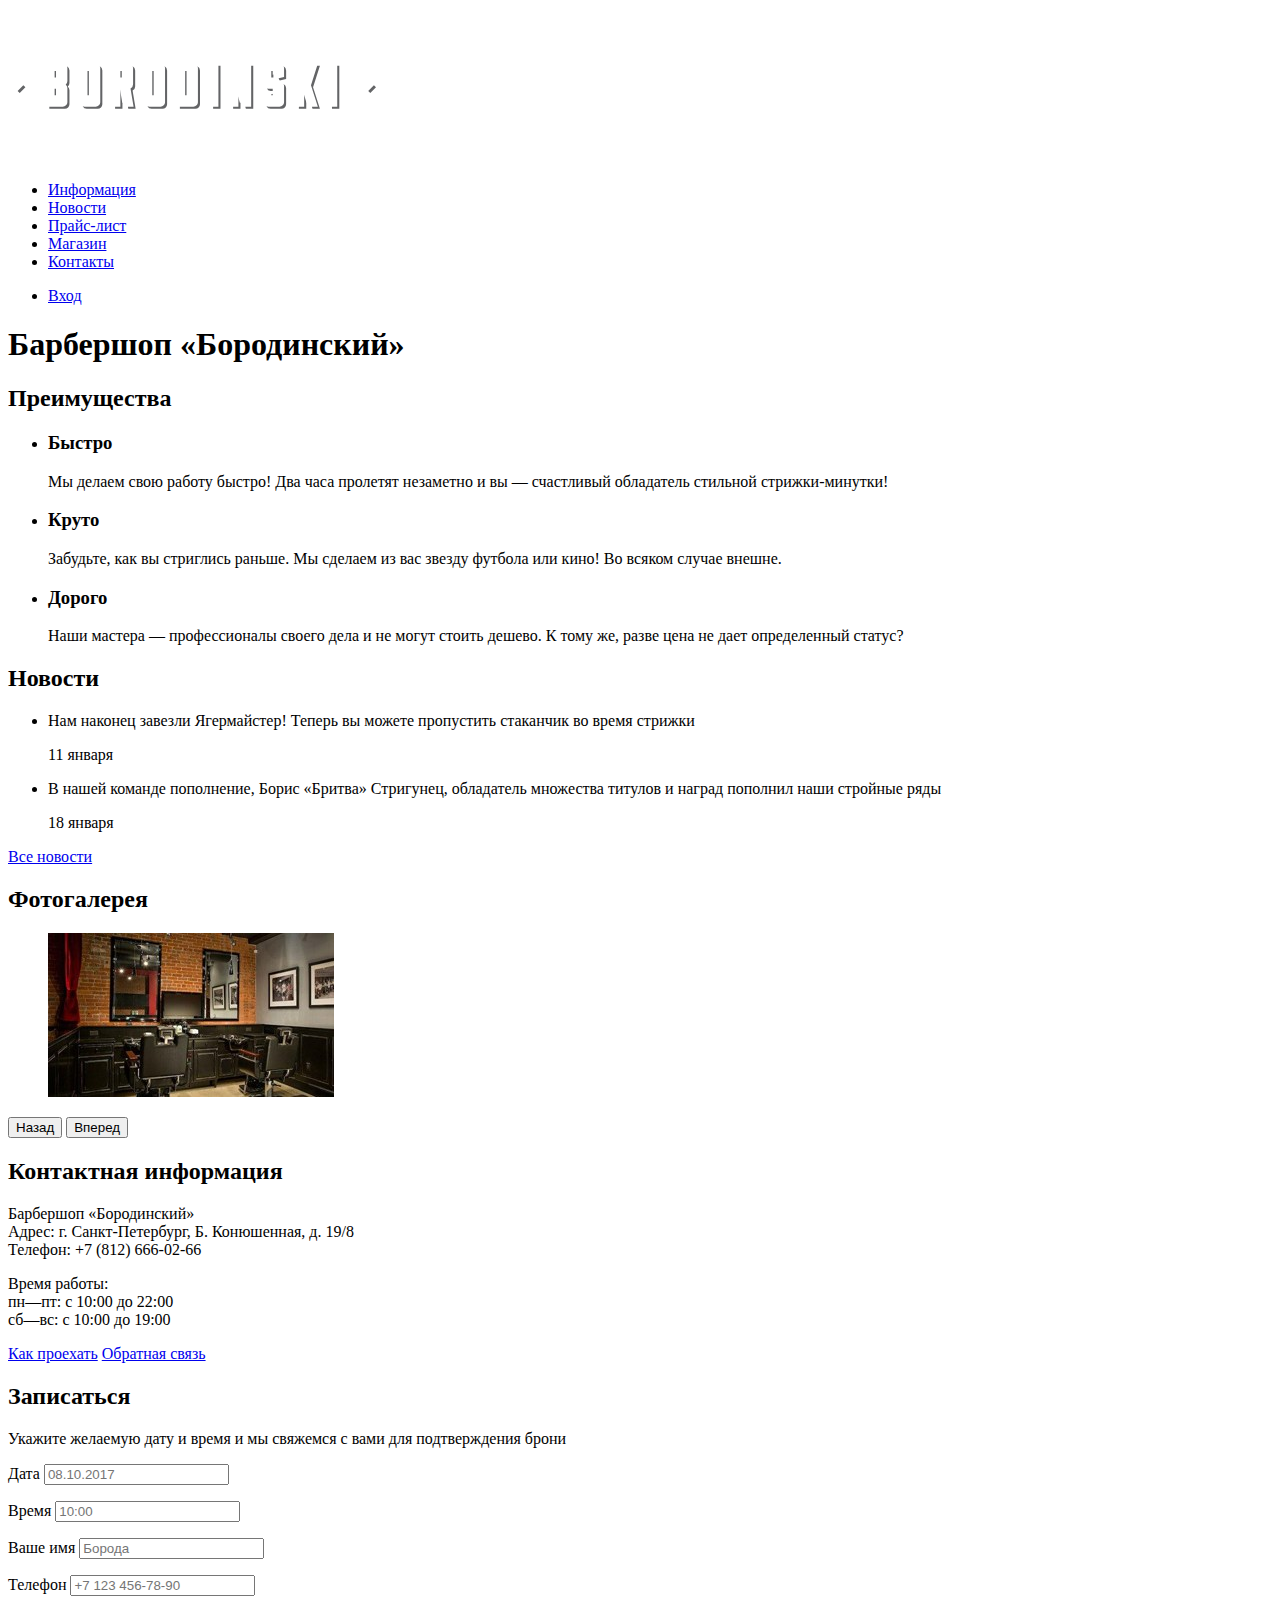
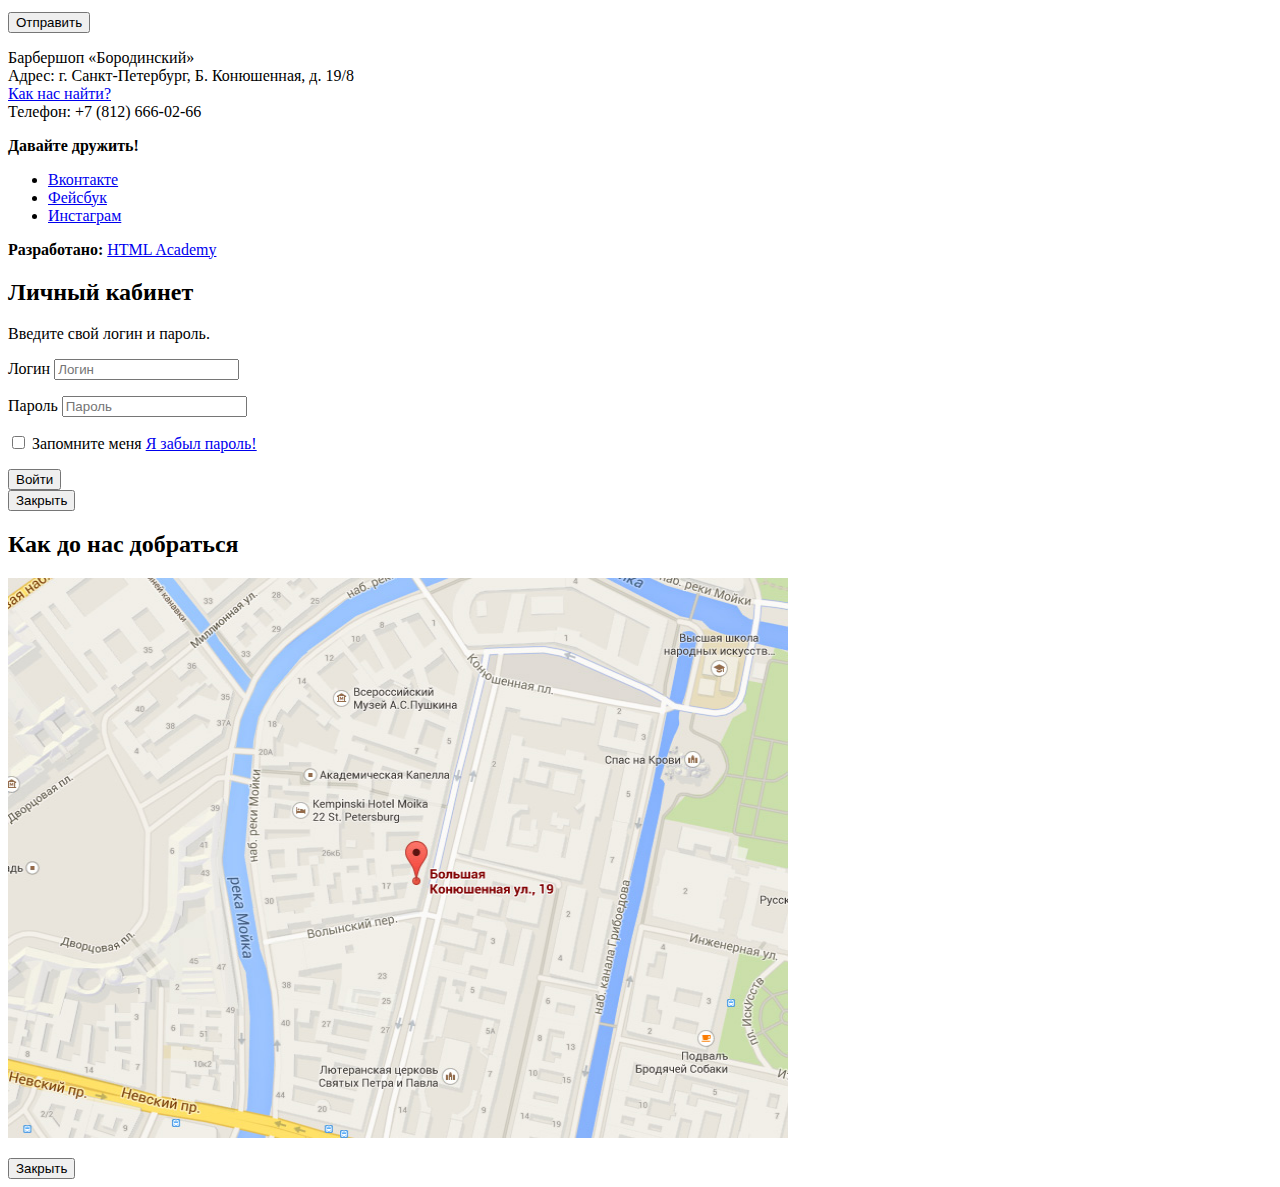
==== index.html @ d8165004 "index.html: подключен стилевые файлы шрифта с Google Fonts, normalize.css и style.css — основной фай" ====
<!DOCTYPE html>
<html lang="ru">
  <head>
    <meta charset="utf-8">
    <title>Барбершоп «Бородинский»</title>
    <link href="https://fonts.googleapis.com/css?family=PT+Sans+Narrow:400,700&amp;subset=latin,cyrillic" rel="stylesheet">
    <link href="css/normalize.css" rel="stylesheet">
    <link href="css/style.css" rel="stylesheet">
  </head>
  <body>
    <header class="main-header">
      <nav class="main-navigation">
        <a class="main-header-logo">
          <img src="img/index-logo.svg" width="368" height="153" alt="Логотип барбершопа «Бородинский»">
        </a>
        <ul class="site-navigation">
          <li><a href="info.html">Информация</a></li>
          <li><a href="news.html">Новости</a></li>
          <li><a href="price.html">Прайс-лист</a></li>
          <li><a href="catalog.html">Магазин</a></li>
          <li><a href="contacts.html">Контакты</a></li>
        </ul>
        <ul class="user-navigation">
          <li>
            <a class="login-link" href="login.html">Вход</a>
          </li>
        </ul>
      </nav>
    </header>
    <main class="container">

      <h1 class="visually-hidden">Барбершоп «Бородинский»</h1>

      <section class="features">
        <h2 class="visually-hidden">Преимущества</h2>
        <ul class="features-list">
          <li class="feature-item">
            <h3>Быстро</h3>
            <p>Мы делаем свою работу быстро! Два часа пролетят незаметно и вы — счастливый обладатель стильной стрижки-минутки!</p>
          </li>
          <li class="feature-item">
            <h3>Круто</h3>
            <p>Забудьте, как вы стриглись раньше. Мы сделаем из вас звезду футбола или кино! Во всяком случае внешне.</p>
          </li>
          <li class="feature-item">
            <h3>Дорого</h3>
            <p>Наши мастера — профессионалы своего дела и не могут стоить дешево. К тому же, разве цена не дает определенный статус?</p>
          </li>
        </ul>
      </section>

      <section class="news">
        <h2>Новости</h2>
        <ul class="news-list">
          <li class="news-item">
            <p>Нам наконец завезли Ягермайстер! Теперь вы можете пропустить стаканчик во время стрижки</p>
            <time datetime="2016-01-11">11 января</time>
          </li>
          <li class="news-item">
            <p>В нашей команде пополнение, Борис «Бритва» Стригунец, обладатель множества титулов и наград пополнил наши стройные ряды</p>
            <time datetime="2016-01-18">18 января</time>
          </li>
        </ul>
        <a class="button" href="news.html">Все новости</a>
      </section>

      <section class="gallery">
        <h2>Фотогалерея</h2>
        <figure class="gallery-content">
          <a href="#"><img src="img/studio.jpg" width="286" height="164" alt="Интерьер"></a>
        </figure>
        <button class="button gallery-button gallery-button-back" type="button">Назад</button>
        <button class="button gallery-button gallery-button-next" type="button">Вперед</button>
      </section>

      <section class="contacts">
        <h2>Контактная информация</h2>
        <p>
          Барбершоп «Бородинский»<br>
          Адрес: г. Санкт-Петербург, Б. Конюшенная, д. 19/8<br>
          Телефон: +7 (812) 666-02-66
        </p>
        <p>
          Время работы:<br>
          пн—пт: с 10:00 до 22:00<br>
          сб—вс: с 10:00 до 19:00
        </p>
        <a class="button" href="map.html">Как проехать</a>
        <a class="button" href="contacts.html">Обратная связь</a>
      </section>

      <section class="appointment">
        <h2>Записаться</h2>
        <p class="appointment-info">Укажите желаемую дату и время и мы свяжемся с вами для подтверждения брони</p>
        <form class="appointment-form" action="https://echo.htmlacademy.ru" method="post">
          <p class="appointment-item">
            <label for="appointment-date">Дата</label>
            <input id="appointment-date" type="text" name="date" value="" placeholder="08.10.2017">
          </p>
          <p class="appointment-item">
            <label for="appointment-time">Время</label>
            <input id="appointment-time" type="text" name="time" value="" placeholder="10:00">
          </p>
          <p class="appointment-item">
            <label for="appointment-name">Ваше имя</label>
            <input id="appointment-name" type="text" name="name" value="" placeholder="Борода">
          </p>
          <p class="appointment-item">
            <label for="appointment-phone">Телефон</label>
            <input id="appointment-phone" type="tel" name="phone" value="" placeholder="+7 123 456-78-90">
          </p>
          <button class="button" type="submit">Отправить</button>
        </form>
      </section>
    </main>
    <footer class="main-footer">
      <p class="footer-contacts">
        Барбершоп «Бородинский»<br>
        Адрес: г. Санкт-Петербург, Б. Конюшенная, д. 19/8<br>
        <a href="map.html">Как нас найти?</a><br>
        Телефон: +7 (812) 666-02-66
      </p>
      <div class="footer-social">
        <b>Давайте дружить!</b>
        <ul>
          <li><a class="social-button" href="#">Вконтакте</a></li>
          <li><a class="social-button" href="#">Фейсбук</a></li>
          <li><a class="social-button" href="#">Инстаграм</a></li>
        </ul>
      </div>
      <p class="footer-copyright">
        <b>Разработано:</b>
        <a class="button" href="https://htmlacademy.ru">HTML Academy</a>
      </p>
    </footer>

    <section class="modal modal-login">
      <h2>Личный кабинет</h2>
      <p>Введите свой логин и пароль.</p>
      <form class="login-form" action="https://echo.htmlacademy.ru" method="post">
        <p>
          <label class="visually-hidden" for="user-login">Логин</label>
          <input class="login-icon-user" id="user-login" type="text" name="login" placeholder="Логин">
        </p>
        <p>
          <label class="visually-hidden" for="user-password">Пароль</label>
          <input class="login-icon-password" id="user-password" type="password" name="password" placeholder="Пароль">
        </p>
        <p class="login-password-info">
          <label class="login-checkbox">
            <input type="checkbox" name="remember" class="visually-hidden">
            <span class="checkbox-indicator"></span>
            Запомните меня
          </label>
          <a class="restore" href="#">Я забыл пароль!</a>
        </p>
        <button class="button" type="submit">Войти</button>
      </form>
      <button class="modal-close" type="button">Закрыть</button>
    </section>

    <section class="modal modal-map">
      <h2 class="visually-hidden">Как до нас добраться</h2>
      <p>
        <img src="img/map.jpg" width="780" height="560" alt="Офис компании по адресу ул. Большая Конюшенная 19/8, Санкт-Петербург">
      </p>
      <button class="modal-close" type="button">Закрыть</button>
    </section>
  </body>
</html>
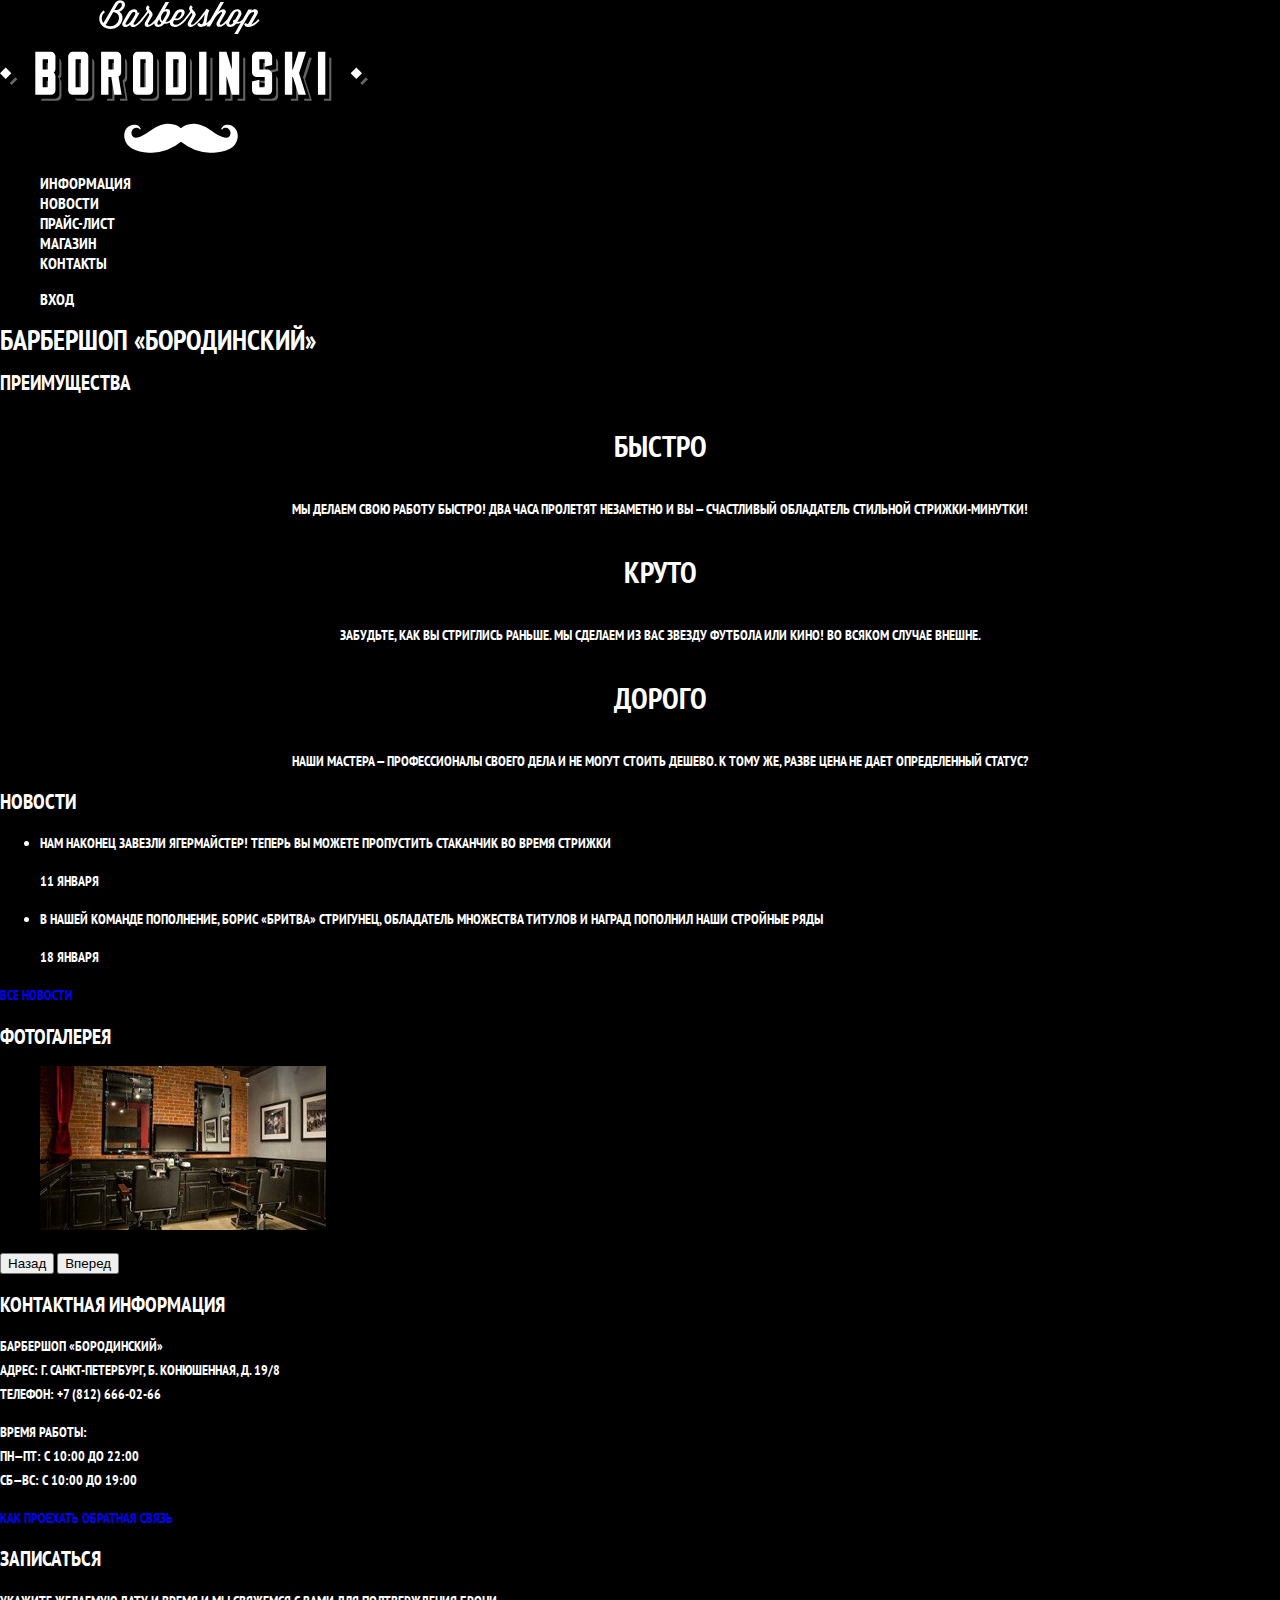
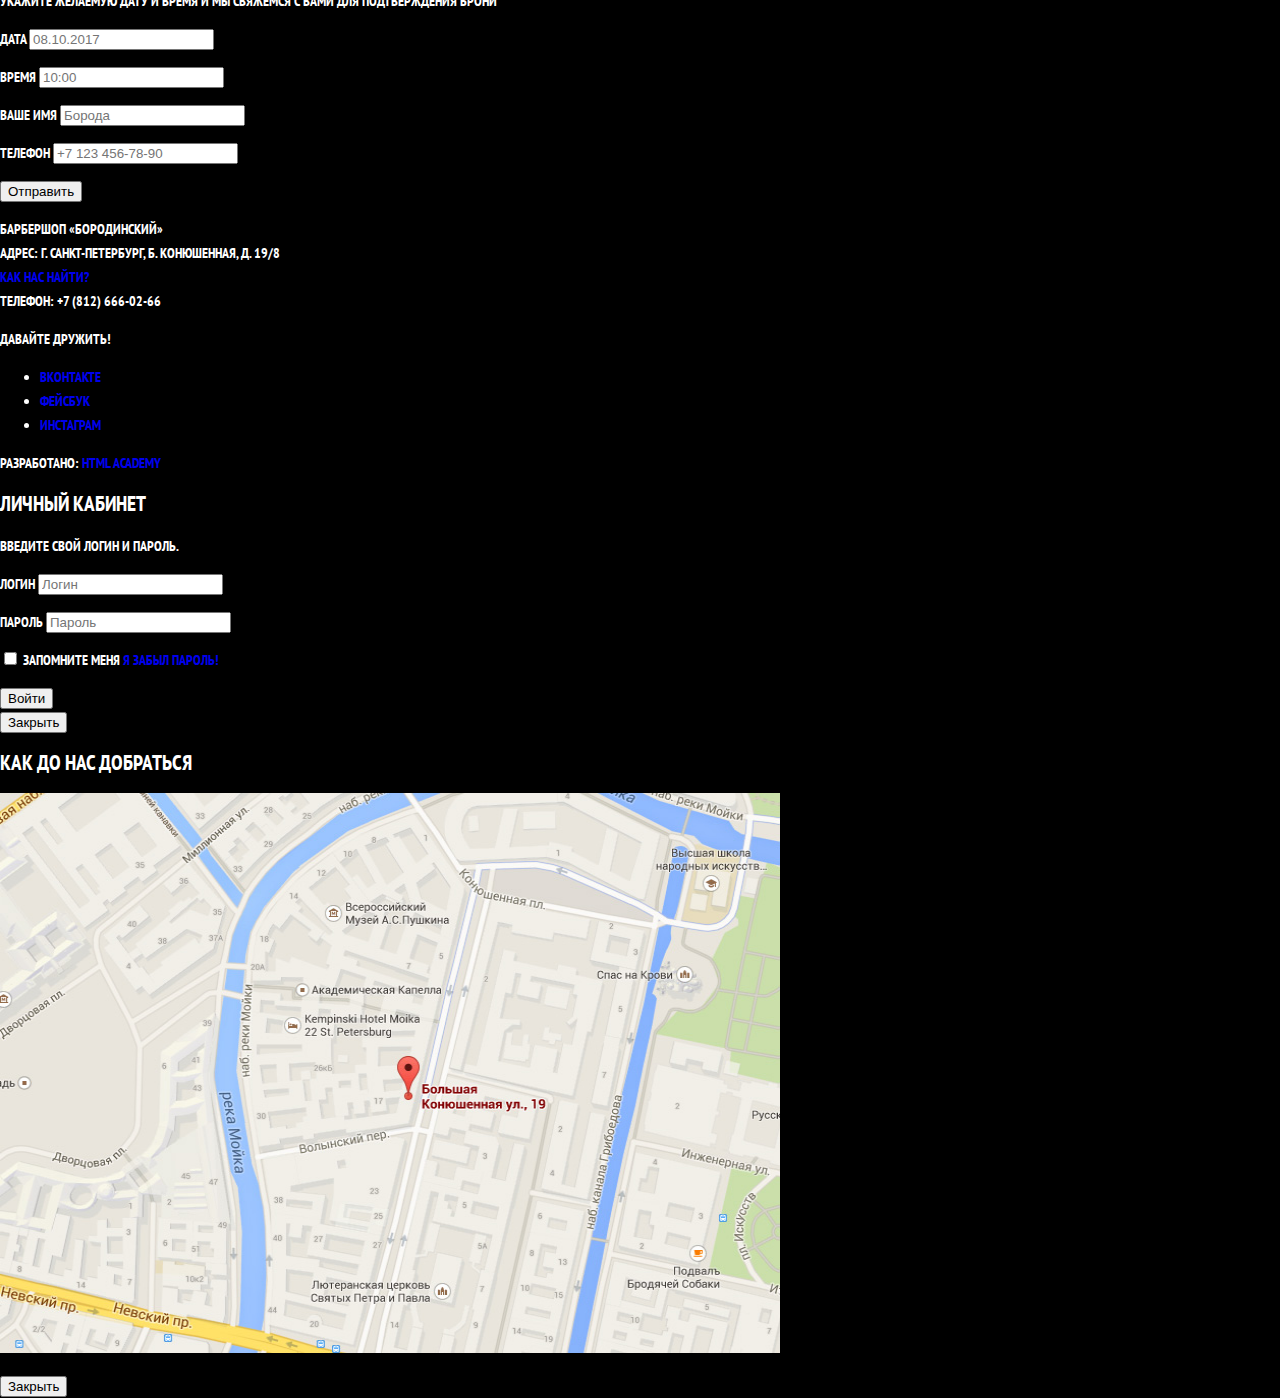
==== commit 168d86f5: "index.html: в макете разделы с новостями и галереей объединены в один раздел с общим фоном" ====
--- a/index.html
+++ b/index.html
@@ -27,10 +27,9 @@
         </ul>
       </nav>
     </header>
+
     <main class="container">
-
       <h1 class="visually-hidden">Барбершоп «Бородинский»</h1>
-
       <section class="features">
         <h2 class="visually-hidden">Преимущества</h2>
         <ul class="features-list">
@@ -49,29 +48,31 @@
         </ul>
       </section>
 
-      <section class="news">
-        <h2>Новости</h2>
-        <ul class="news-list">
-          <li class="news-item">
-            <p>Нам наконец завезли Ягермайстер! Теперь вы можете пропустить стаканчик во время стрижки</p>
-            <time datetime="2016-01-11">11 января</time>
-          </li>
-          <li class="news-item">
-            <p>В нашей команде пополнение, Борис «Бритва» Стригунец, обладатель множества титулов и наград пополнил наши стройные ряды</p>
-            <time datetime="2016-01-18">18 января</time>
-          </li>
-        </ul>
-        <a class="button" href="news.html">Все новости</a>
-      </section>
+      <div class="index-columns">
+        <section class="news">
+          <h2>Новости</h2>
+          <ul class="news-list">
+            <li class="news-item">
+              <p>Нам наконец завезли Ягермайстер! Теперь вы можете пропустить стаканчик во время стрижки</p>
+              <time datetime="2016-01-11">11 января</time>
+            </li>
+            <li class="news-item">
+              <p>В нашей команде пополнение, Борис «Бритва» Стригунец, обладатель множества титулов и наград пополнил наши стройные ряды</p>
+              <time datetime="2016-01-18">18 января</time>
+            </li>
+          </ul>
+          <a class="button" href="news.html">Все новости</a>
+        </section>
 
-      <section class="gallery">
-        <h2>Фотогалерея</h2>
-        <figure class="gallery-content">
-          <a href="#"><img src="img/studio.jpg" width="286" height="164" alt="Интерьер"></a>
-        </figure>
-        <button class="button gallery-button gallery-button-back" type="button">Назад</button>
-        <button class="button gallery-button gallery-button-next" type="button">Вперед</button>
-      </section>
+        <section class="gallery">
+          <h2>Фотогалерея</h2>
+          <figure class="gallery-content">
+            <a href="#"><img src="img/studio.jpg" width="286" height="164" alt="Интерьер"></a>
+          </figure>
+          <button class="button gallery-button gallery-button-back" type="button">Назад</button>
+          <button class="button gallery-button gallery-button-next" type="button">Вперед</button>
+        </section>
+      </div>
 
       <section class="contacts">
         <h2>Контактная информация</h2>
@@ -113,6 +114,7 @@
         </form>
       </section>
     </main>
+
     <footer class="main-footer">
       <p class="footer-contacts">
         Барбершоп «Бородинский»<br>
--- a/css/style.css
+++ b/css/style.css
@@ -0,0 +1,58 @@
+body {
+  margin: 0;
+  padding: 0;
+
+  font-family: "PT Sans Narrow", Arial, sans-serif;
+  font-size: 14px;
+  line-height: 24px;
+  font-weight: 700;
+  color: #ffffff;
+  text-transform: uppercase;
+
+  background-color: #000000;
+  background-image: url("img/bg.jpg");
+  background-position: top center;
+  background-repeat: no-repeat;
+}
+
+a {
+  text-decoration: none;
+}
+
+.main-navigation {
+  font-size: 16px;
+  line-height: 20px;
+  color: #ffffff;
+
+  background-color: #000000;
+}
+
+.site-navigation,
+.user-navigation {
+  list-style: none;
+}
+
+.site-navigation a,
+.user-navigation a {
+  color: #ffffff;
+}
+
+.site-navigation a:hover,
+.site-navigation a:focus,
+.user-navigation a:hover,
+.user-navigation a:focus {
+  background-color: #242424;
+}
+
+.features-list {
+  list-style: none;
+}
+
+.feature-item {
+  text-align: center;
+}
+
+.feature-item h3 {
+  font-size: 30px;
+  line-height: 42px;
+}
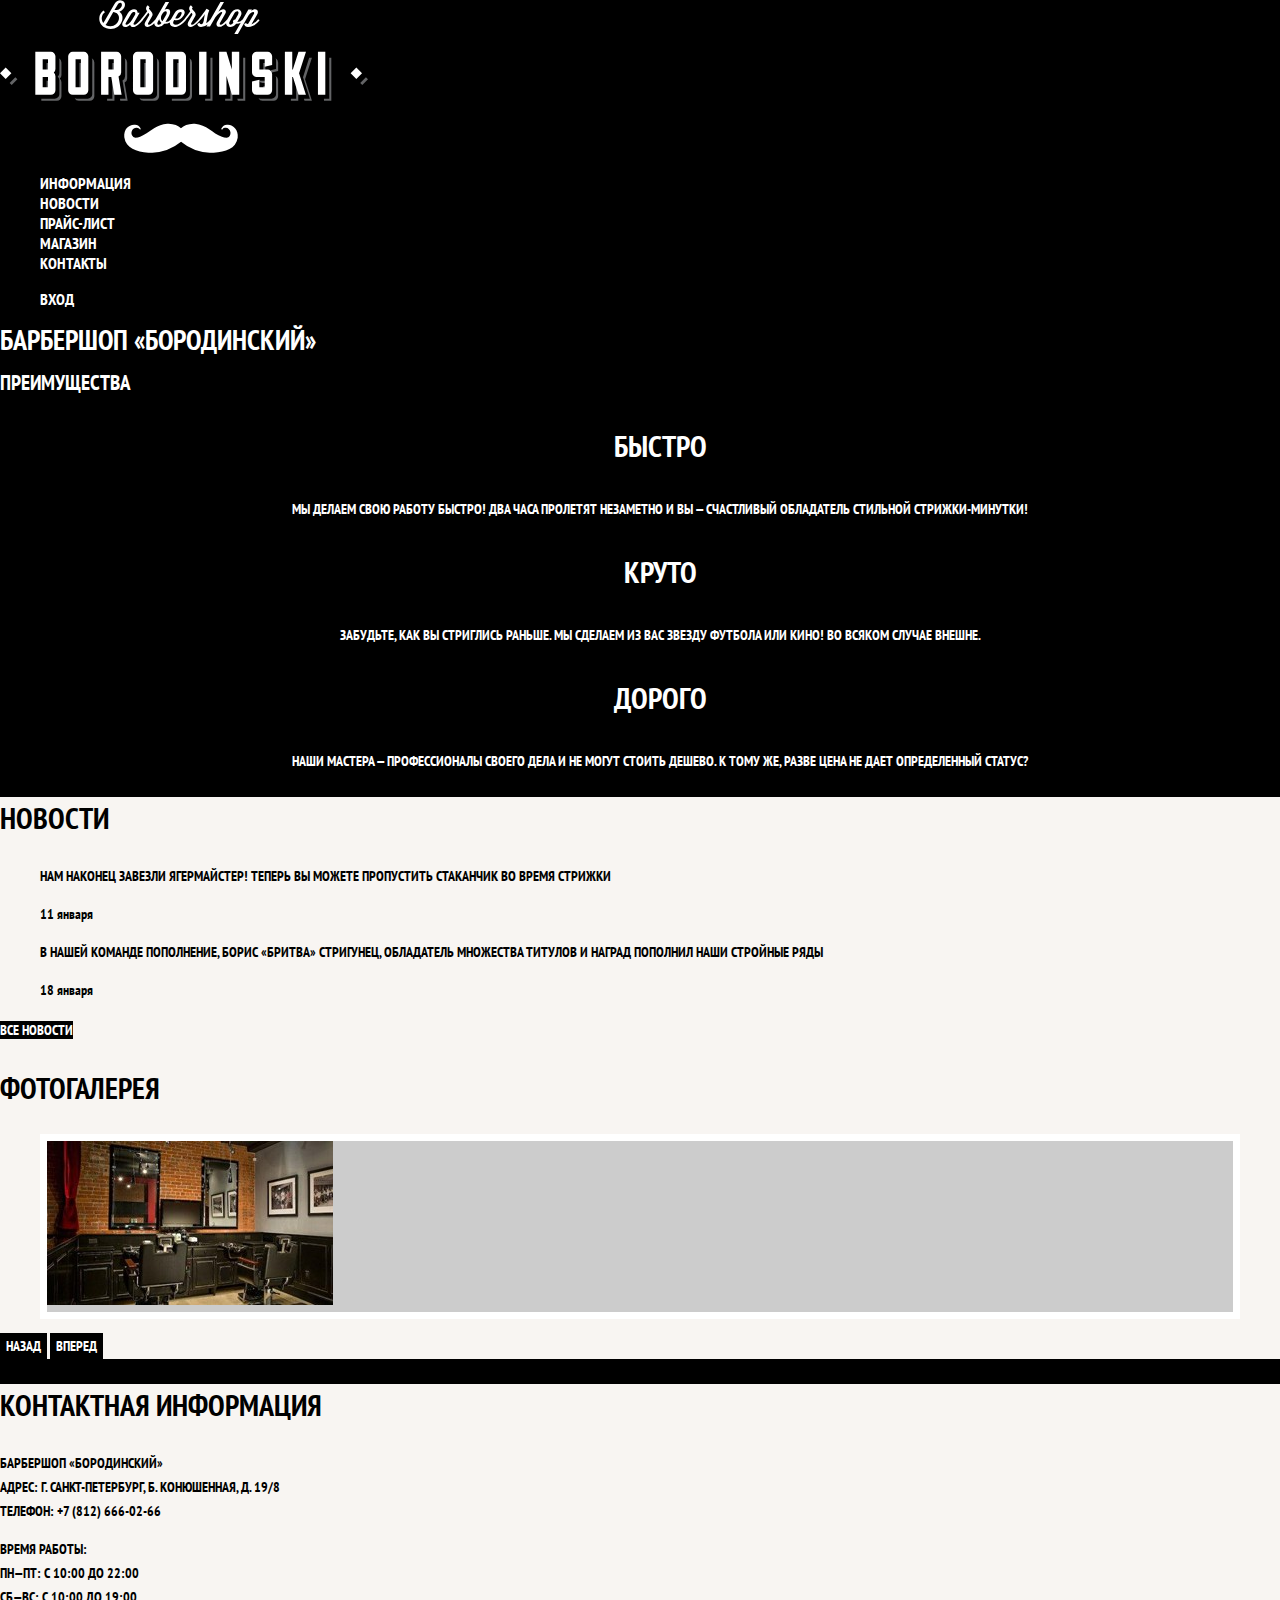
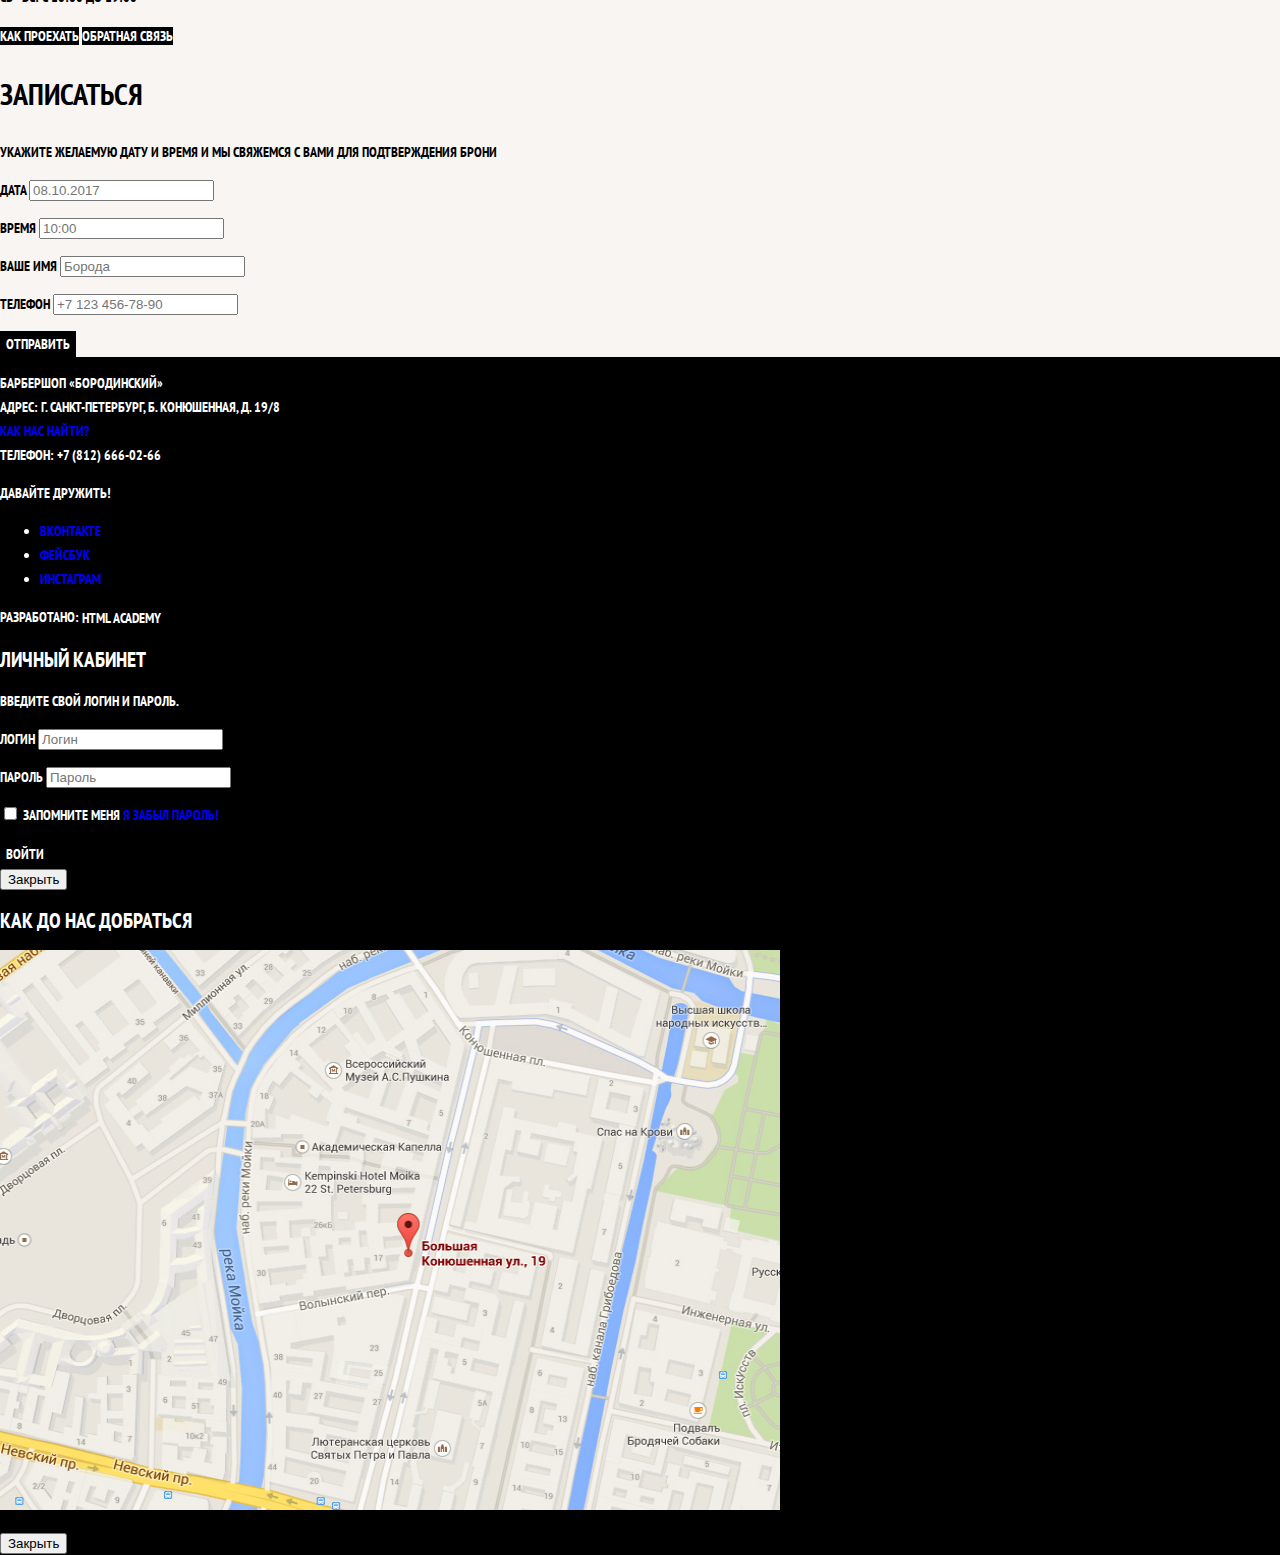
==== commit c7753a3e: "index.html: форма записи и контакты объединены в один большой раздел" ====
--- a/index.html
+++ b/index.html
@@ -74,46 +74,48 @@
         </section>
       </div>
 
-      <section class="contacts">
-        <h2>Контактная информация</h2>
-        <p>
-          Барбершоп «Бородинский»<br>
-          Адрес: г. Санкт-Петербург, Б. Конюшенная, д. 19/8<br>
-          Телефон: +7 (812) 666-02-66
-        </p>
-        <p>
-          Время работы:<br>
-          пн—пт: с 10:00 до 22:00<br>
-          сб—вс: с 10:00 до 19:00
-        </p>
-        <a class="button" href="map.html">Как проехать</a>
-        <a class="button" href="contacts.html">Обратная связь</a>
-      </section>
+      <div class="index-columns">
+        <section class="contacts">
+          <h2>Контактная информация</h2>
+          <p>
+            Барбершоп «Бородинский»<br>
+            Адрес: г. Санкт-Петербург, Б. Конюшенная, д. 19/8<br>
+            Телефон: +7 (812) 666-02-66
+          </p>
+          <p>
+            Время работы:<br>
+            пн—пт: с 10:00 до 22:00<br>
+            сб—вс: с 10:00 до 19:00
+          </p>
+          <a class="button" href="map.html">Как проехать</a>
+          <a class="button" href="contacts.html">Обратная связь</a>
+        </section>
 
-      <section class="appointment">
-        <h2>Записаться</h2>
-        <p class="appointment-info">Укажите желаемую дату и время и мы свяжемся с вами для подтверждения брони</p>
-        <form class="appointment-form" action="https://echo.htmlacademy.ru" method="post">
-          <p class="appointment-item">
-            <label for="appointment-date">Дата</label>
-            <input id="appointment-date" type="text" name="date" value="" placeholder="08.10.2017">
-          </p>
-          <p class="appointment-item">
-            <label for="appointment-time">Время</label>
-            <input id="appointment-time" type="text" name="time" value="" placeholder="10:00">
-          </p>
-          <p class="appointment-item">
-            <label for="appointment-name">Ваше имя</label>
-            <input id="appointment-name" type="text" name="name" value="" placeholder="Борода">
-          </p>
-          <p class="appointment-item">
-            <label for="appointment-phone">Телефон</label>
-            <input id="appointment-phone" type="tel" name="phone" value="" placeholder="+7 123 456-78-90">
-          </p>
-          <button class="button" type="submit">Отправить</button>
-        </form>
-      </section>
-    </main>
+        <section class="appointment">
+          <h2>Записаться</h2>
+          <p class="appointment-info">Укажите желаемую дату и время и мы свяжемся с вами для подтверждения брони</p>
+          <form class="appointment-form" action="https://echo.htmlacademy.ru" method="post">
+            <p class="appointment-item">
+              <label for="appointment-date">Дата</label>
+              <input id="appointment-date" type="text" name="date" value="" placeholder="08.10.2017">
+            </p>
+            <p class="appointment-item">
+              <label for="appointment-time">Время</label>
+              <input id="appointment-time" type="text" name="time" value="" placeholder="10:00">
+            </p>
+            <p class="appointment-item">
+              <label for="appointment-name">Ваше имя</label>
+              <input id="appointment-name" type="text" name="name" value="" placeholder="Борода">
+            </p>
+            <p class="appointment-item">
+              <label for="appointment-phone">Телефон</label>
+              <input id="appointment-phone" type="tel" name="phone" value="" placeholder="+7 123 456-78-90">
+            </p>
+            <button class="button" type="submit">Отправить</button>
+          </form>
+        </section>
+      </main>
+    </div>
 
     <footer class="main-footer">
       <p class="footer-contacts">
--- a/css/style.css
+++ b/css/style.css
@@ -17,6 +17,24 @@
 
 a {
   text-decoration: none;
+}
+
+.button {
+  font: inherit;
+
+  text-align: center;
+  color: #ffffff;
+  vertical-align: middle;
+  text-transform: uppercase;
+
+  background-color: #000000;
+  border: none;
+}
+
+.button:hover,
+.button:focus,
+.button:active {
+  background-color: #663d15;
 }
 
 .main-navigation {
@@ -56,3 +74,30 @@
   font-size: 30px;
   line-height: 42px;
 }
+
+.index-columns {
+  color: #000000;
+
+  background-color: #f8f5f2;
+  background-image: url("img/pattern-light.jpg");
+  background-position: 0 0;
+  background-repeat: repeat;
+}
+
+.index-columns h2 {
+  font-size: 30px;
+  line-height: 42px;
+}
+
+.news-list {
+  list-style: none;
+}
+
+.news-item time {
+  text-transform: none;
+}
+
+.gallery-content {
+  background-color: #cccccc;
+  border: 7px solid #ffffff;
+}
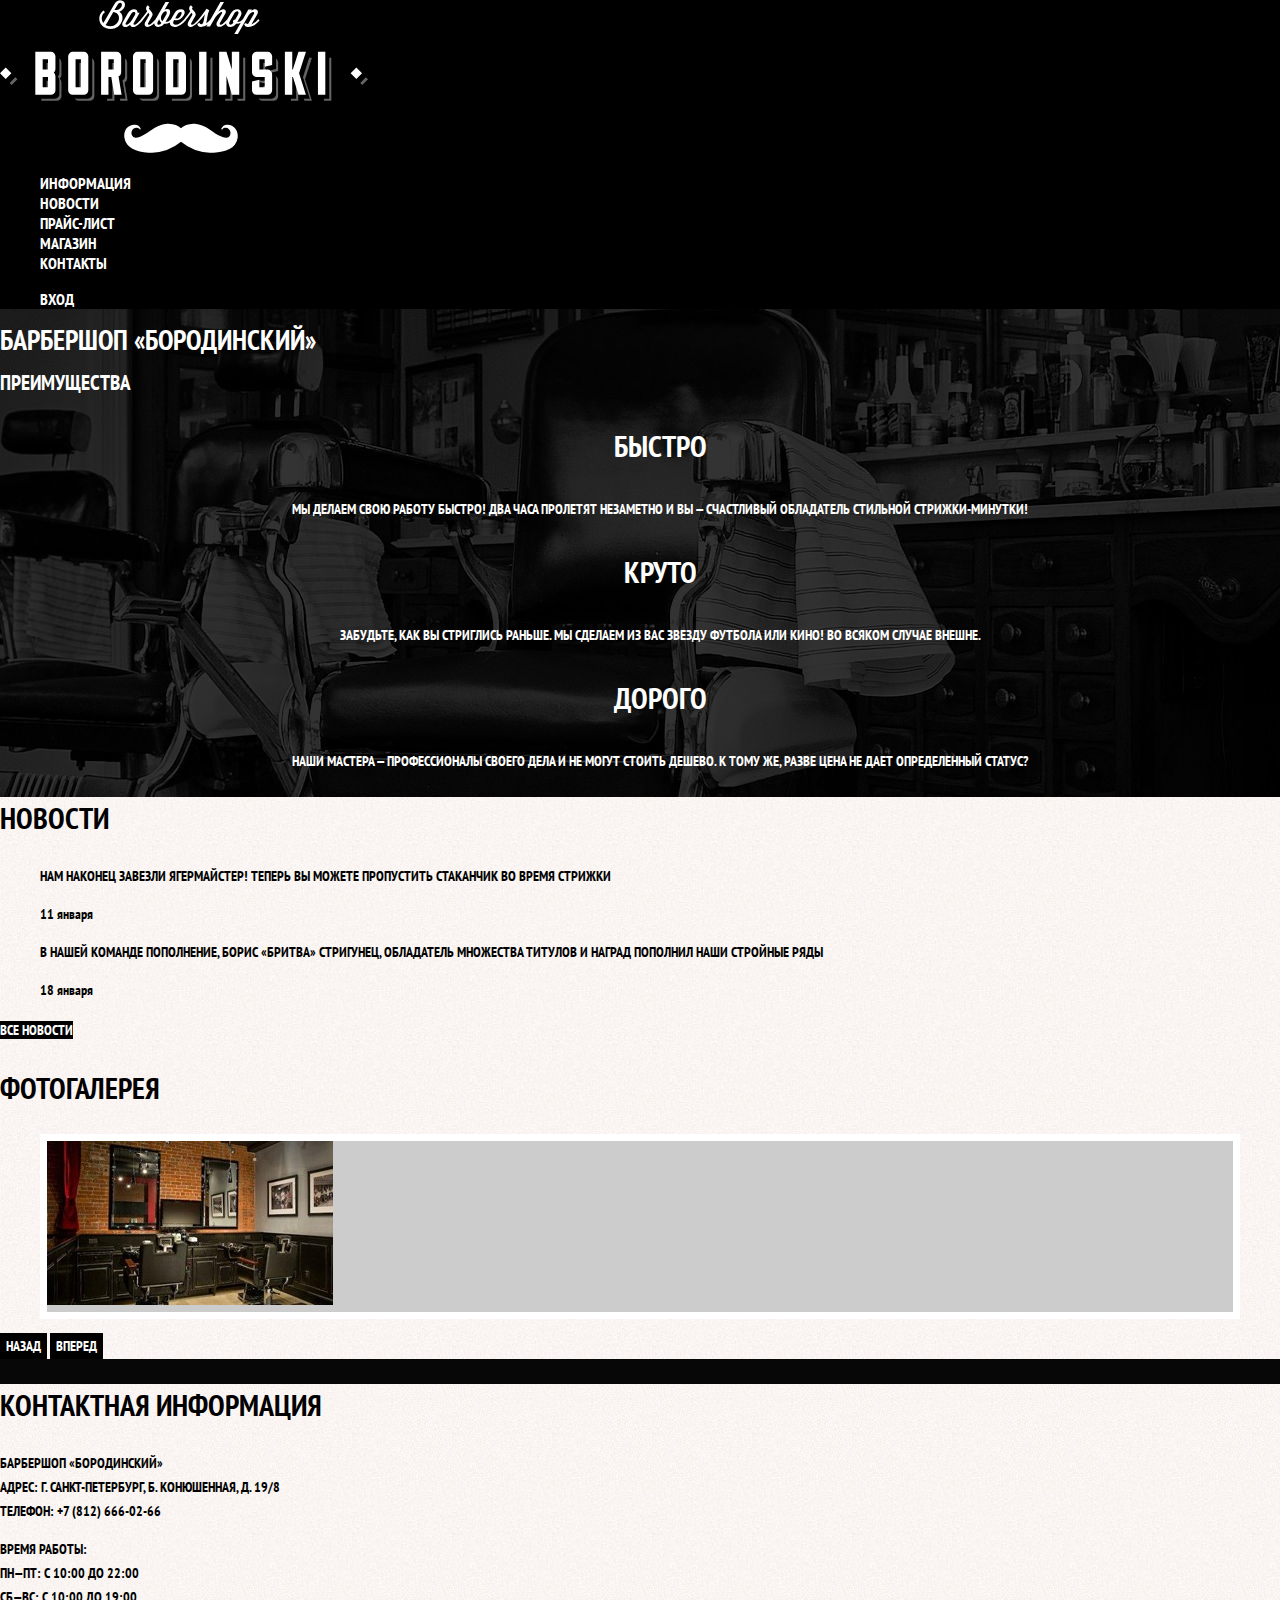
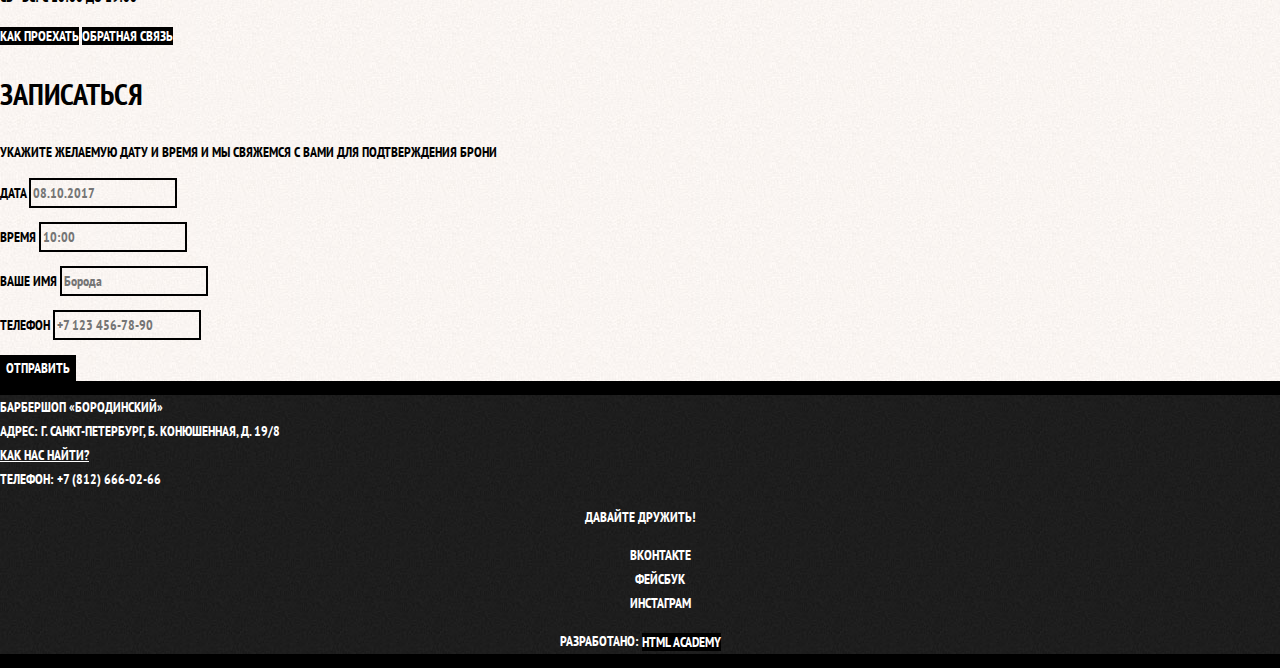
==== commit 3d8764ed: "index.html: сделана сетка главной страницы" ====
--- a/index.html
+++ b/index.html
@@ -1,35 +1,40 @@
 <!DOCTYPE html>
 <html lang="ru">
   <head>
-    <meta charset="utf-8">
+    <meta charset="UTF-8">
     <title>Барбершоп «Бородинский»</title>
     <link href="https://fonts.googleapis.com/css?family=PT+Sans+Narrow:400,700&amp;subset=latin,cyrillic" rel="stylesheet">
     <link href="css/normalize.css" rel="stylesheet">
     <link href="css/style.css" rel="stylesheet">
   </head>
+
   <body>
     <header class="main-header">
       <nav class="main-navigation">
         <a class="main-header-logo">
           <img src="img/index-logo.svg" width="368" height="153" alt="Логотип барбершопа «Бородинский»">
         </a>
-        <ul class="site-navigation">
-          <li><a href="info.html">Информация</a></li>
-          <li><a href="news.html">Новости</a></li>
-          <li><a href="price.html">Прайс-лист</a></li>
-          <li><a href="catalog.html">Магазин</a></li>
-          <li><a href="contacts.html">Контакты</a></li>
-        </ul>
-        <ul class="user-navigation">
-          <li>
-            <a class="login-link" href="login.html">Вход</a>
-          </li>
-        </ul>
+        <div class="main-navigation-wrapper">
+          <div class="container">
+            <ul class="site-navigation">
+              <li><a href="info.html">Информация</a></li>
+              <li><a href="news.html">Новости</a></li>
+              <li><a href="price.html">Прайс-лист</a></li>
+              <li><a href="catalog.html">Магазин</a></li>
+              <li><a href="contacts.html">Контакты</a></li>
+            </ul>
+            <ul class="user-navigation">
+              <li><a class="login-link" href="login.html">Вход</a></li>
+            </ul>
+          </div>
+        </div>
       </nav>
     </header>
 
     <main class="container">
+
       <h1 class="visually-hidden">Барбершоп «Бородинский»</h1>
+
       <section class="features">
         <h2 class="visually-hidden">Преимущества</h2>
         <ul class="features-list">
@@ -114,61 +119,31 @@
             <button class="button" type="submit">Отправить</button>
           </form>
         </section>
-      </main>
-    </div>
+      </div>
+    </main>
 
     <footer class="main-footer">
-      <p class="footer-contacts">
-        Барбершоп «Бородинский»<br>
-        Адрес: г. Санкт-Петербург, Б. Конюшенная, д. 19/8<br>
-        <a href="map.html">Как нас найти?</a><br>
-        Телефон: +7 (812) 666-02-66
-      </p>
-      <div class="footer-social">
-        <b>Давайте дружить!</b>
-        <ul>
-          <li><a class="social-button" href="#">Вконтакте</a></li>
-          <li><a class="social-button" href="#">Фейсбук</a></li>
-          <li><a class="social-button" href="#">Инстаграм</a></li>
-        </ul>
+      <div class="container">
+        <p class="footer-contacts">
+          Барбершоп «Бородинский»<br>
+          Адрес: г. Санкт-Петербург, Б. Конюшенная, д. 19/8<br>
+          <a href="map.html">Как нас найти?</a><br>
+          Телефон: +7 (812) 666-02-66
+        </p>
+
+        <div class="footer-social">
+          <b>Давайте дружить!</b>
+          <ul>
+            <li><a class="social-button" href="#">Вконтакте</a></li>
+            <li><a class="social-button" href="#">Фейсбук</a></li>
+            <li><a class="social-button" href="#">Инстаграм</a></li>
+          </ul>
+        </div>
+
+        <p class="footer-copyright">
+          <b>Разработано:</b> <a class="button" href="https://htmlacademy.ru">HTML Academy</a>
+        </p>
       </div>
-      <p class="footer-copyright">
-        <b>Разработано:</b>
-        <a class="button" href="https://htmlacademy.ru">HTML Academy</a>
-      </p>
     </footer>
-
-    <section class="modal modal-login">
-      <h2>Личный кабинет</h2>
-      <p>Введите свой логин и пароль.</p>
-      <form class="login-form" action="https://echo.htmlacademy.ru" method="post">
-        <p>
-          <label class="visually-hidden" for="user-login">Логин</label>
-          <input class="login-icon-user" id="user-login" type="text" name="login" placeholder="Логин">
-        </p>
-        <p>
-          <label class="visually-hidden" for="user-password">Пароль</label>
-          <input class="login-icon-password" id="user-password" type="password" name="password" placeholder="Пароль">
-        </p>
-        <p class="login-password-info">
-          <label class="login-checkbox">
-            <input type="checkbox" name="remember" class="visually-hidden">
-            <span class="checkbox-indicator"></span>
-            Запомните меня
-          </label>
-          <a class="restore" href="#">Я забыл пароль!</a>
-        </p>
-        <button class="button" type="submit">Войти</button>
-      </form>
-      <button class="modal-close" type="button">Закрыть</button>
-    </section>
-
-    <section class="modal modal-map">
-      <h2 class="visually-hidden">Как до нас добраться</h2>
-      <p>
-        <img src="img/map.jpg" width="780" height="560" alt="Офис компании по адресу ул. Большая Конюшенная 19/8, Санкт-Петербург">
-      </p>
-      <button class="modal-close" type="button">Закрыть</button>
-    </section>
   </body>
 </html>
--- a/css/style.css
+++ b/css/style.css
@@ -10,9 +10,18 @@
   text-transform: uppercase;
 
   background-color: #000000;
-  background-image: url("img/bg.jpg");
+  background-image: url("../img/bg.jpg");
   background-position: top center;
   background-repeat: no-repeat;
+}
+
+.inner-page {
+  color: #000000;
+
+  background-color: #f9f6f3;
+  background-image: url("../img/pattern-light.jpg");
+  background-position: 0 0;
+  background-repeat: repeat;
 }
 
 a {
@@ -79,7 +88,7 @@
   color: #000000;
 
   background-color: #f8f5f2;
-  background-image: url("img/pattern-light.jpg");
+  background-image: url("../img/pattern-light.jpg");
   background-position: 0 0;
   background-repeat: repeat;
 }
@@ -101,3 +110,248 @@
   background-color: #cccccc;
   border: 7px solid #ffffff;
 }
+
+.appointment-item input {
+  font: inherit;
+
+  background-color: transparent;
+  border: 2px solid #000000;
+}
+
+.appointment-item input:focus {
+  border-color: #663d15;
+}
+
+.page-title {
+  font-size: 30px;
+  line-height: 42px;
+}
+
+.breadcrumbs {
+  list-style: none;
+}
+
+.breadcrumbs a {
+  color: #000000;
+}
+
+.breadcrumbs a:hover,
+.breadcrumbs a:focus {
+  text-decoration: underline;
+}
+
+.breadcrumbs-current {
+  color: #aba9a7;
+}
+
+.filter fieldset {
+  border: none;
+}
+
+.filter legend {
+  font-size: 24px;
+  line-height: 30px;
+}
+
+.filter ul {
+  list-style: none;
+  line-height: 18px;
+}
+
+.filter-input:hover + label,
+.filter-input:focus + label {
+  color: #663d15;
+}
+
+.filter-input:disabled + label {
+  color: #000000;
+
+  opacity: 0.5;
+}
+
+.catalog-list {
+  list-style: none;
+}
+
+.catalog-item {
+  background-color: #f8f8f8;
+  box-shadow: 0 0 10px rgba(0, 0, 0, 0.1);
+}
+
+.catalog-item:hover {
+  box-shadow: 0 0 10px rgba(0, 0, 0, 0.2);
+}
+
+.catalog-item a {
+  color: #000000;
+}
+
+.catalog-item h3 {
+  font-size: 14px;
+  line-height: 18px;
+}
+
+.catalog-category {
+  text-transform: none;
+}
+
+.catalog-item-price b {
+  font-size: 14px;
+  line-height: 20px;
+  text-align: center;
+
+  background-color: #e5e5e5;
+}
+
+.catalog-item-price .button {
+  line-height: 20px;
+  color: #ffffff;
+}
+
+.pagination-list {
+  list-style: none;
+}
+
+.pagination-item a {
+  color: #ffffff;
+
+  background-color: #000000;
+}
+
+.pagination-item a:hover,
+.pagination-item a:focus,
+.pagination-item a:active {
+  background-color: #663d15;
+}
+
+.pagination-item-current a {
+  color: #000000;
+
+  background-color: #ffffff;
+}
+
+.pagination-item-current a:hover,
+.pagination-item-current a:focus,
+.pagination-item-current a:active {
+  color: #000000;
+
+  background-color: #ffffff;
+}
+
+.product-photo-preview {
+  list-style: none;
+}
+
+.product-photo-preview li {
+  box-shadow: 0 0 10px 2px rgba(0, 0, 0, 0.1);
+}
+
+.product-photo-full {
+  box-shadow: 0 0 10px 2px rgba(0, 0, 0, 0.1);
+}
+
+.product-article {
+  text-align: right;
+  color: #aeaeae;
+}
+
+.product-price b {
+  line-height: 20px;
+  text-align: center;
+
+  background-color: #e5e5e5;
+}
+
+.product-info h3 {
+  font-size: 24px;
+  line-height: 30px;
+}
+
+.product-info ul {
+  list-style: none;
+}
+
+.main-footer {
+  color: #ffffff;
+
+  background-color: #212121;
+  background-image: url("../img/pattern-dark.jpg");
+  background-position: 0 0;
+  background-repeat: repeat;
+}
+
+.footer-contacts a {
+  color: #ffffff;
+  text-decoration: underline;
+}
+
+.footer-contacts a:hover,
+.footer-contacts a:focus {
+  text-decoration: none;
+}
+
+.footer-social {
+  text-align: center;
+}
+
+.footer-social ul {
+  list-style: none;
+}
+
+.social-button {
+  color: #ffffff;
+}
+
+.footer-copyright {
+  text-align: center;
+}
+
+.footer-copyright .button:hover,
+.footer-copyright .button:focus {
+  color: #000000;
+
+  background-color: #ffffff;
+}
+
+.modal {
+  color: #000000;
+
+  background-color: #f8f3f0;
+  background-image: url("../img/pattern-light.jpg");
+  background-position: 0 0;
+  background-repeat: repeat;
+}
+
+.modal h2 {
+  font-size: 30px;
+  line-height: 42px;
+}
+
+.login-form input[type="text"],
+.login-form input[type="password"] {
+  font: inherit;
+  color: #000000;
+  text-transform: uppercase;
+
+  background-color: #f9f6f3;
+  border: 2px solid #000000;
+}
+
+.login-form input:focus {
+  border-color: #663d15;
+}
+
+.login-checkbox:hover,
+.login-checkbox:focus {
+  color: #663d15;
+}
+
+.restore {
+  color: #000000;
+  text-decoration: underline;
+}
+
+.restore:hover,
+.restore:focus {
+  text-decoration: none;
+}
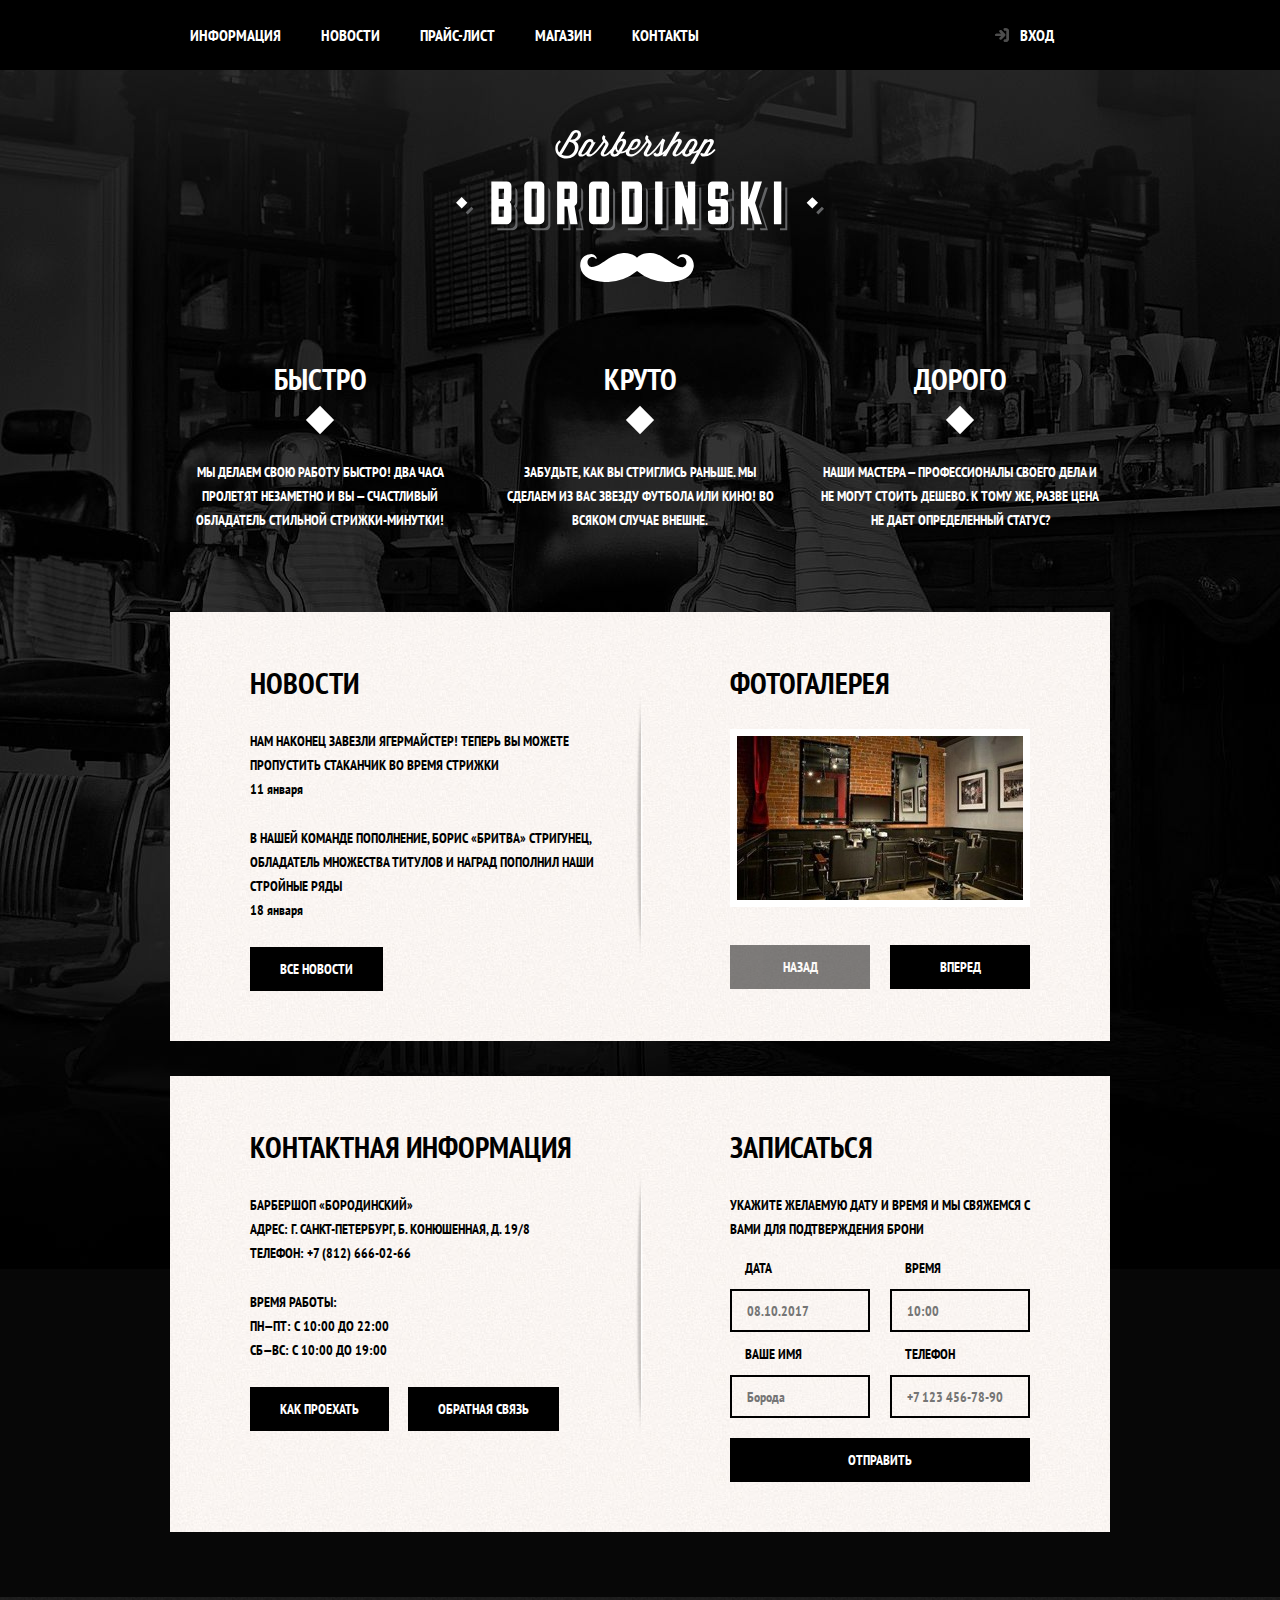
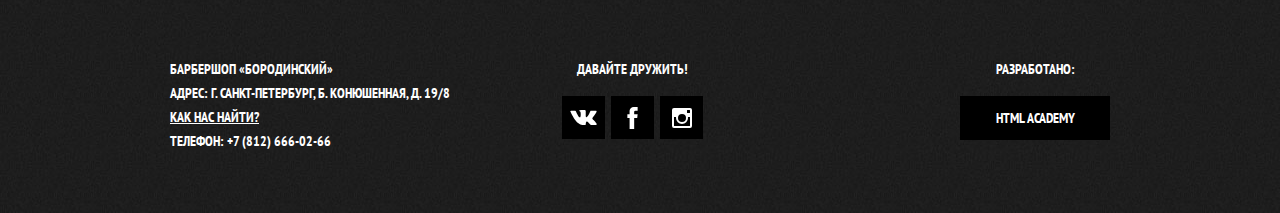
==== commit eba44774: "index.html и style.css: завершена стилизация главной страницы" ====
--- a/index.html
+++ b/index.html
@@ -71,11 +71,13 @@
 
         <section class="gallery">
           <h2>Фотогалерея</h2>
-          <figure class="gallery-content">
-            <a href="#"><img src="img/studio.jpg" width="286" height="164" alt="Интерьер"></a>
-          </figure>
-          <button class="button gallery-button gallery-button-back" type="button">Назад</button>
-          <button class="button gallery-button gallery-button-next" type="button">Вперед</button>
+          <div class="gallery-container">
+            <figure class="gallery-content">
+              <a href="#"><img src="img/studio.jpg" width="286" height="164" alt="Интерьер"></a>
+            </figure>
+            <button class="button gallery-button gallery-button-back" type="button" disabled>Назад</button>
+            <button class="button gallery-button gallery-button-next" type="button">Вперед</button>
+          </div>
         </section>
       </div>
 
@@ -134,9 +136,33 @@
         <div class="footer-social">
           <b>Давайте дружить!</b>
           <ul>
-            <li><a class="social-button" href="#">Вконтакте</a></li>
-            <li><a class="social-button" href="#">Фейсбук</a></li>
-            <li><a class="social-button" href="#">Инстаграм</a></li>
+            <li>
+              <a class="social-button" href="#">
+                <span class="visually-hidden">Вконтакте</span>
+                <svg xmlns="http://www.w3.org/2000/svg" width="27" height="15" viewBox="0 0 26.14 14.91">
+                  <path d="M26 13.47l-.09-.17a13.55 13.55 0 0 0-2.6-3q-.87-.83-1.1-1.12A1 1 0 0 1 22 8a10.27 10.27 0 0 1 1.22-1.78l.88-1.16q2.35-3.13 2-4L26 .94a.8.8 0 0 0-.4-.22 2.14 2.14 0 0 0-.87 0h-3.92a.51.51 0 0 0-.27 0h-.3a.6.6 0 0 0-.15.14.93.93 0 0 0-.14.24 22.22 22.22 0 0 1-1.46 3.06q-.5.84-.93 1.46a7 7 0 0 1-.71.91 4.94 4.94 0 0 1-.52.47q-.23.18-.35.15l-.23-.05a.9.9 0 0 1-.31-.33 1.49 1.49 0 0 1-.16-.53v-.55-.65-.57-1.12-1-.75a3.14 3.14 0 0 0 0-.62 2.12 2.12 0 0 0-.14-.44.73.73 0 0 0-.28-.33 1.57 1.57 0 0 0-.46-.18A9 9 0 0 0 12.57 0a8.93 8.93 0 0 0-3.25.33 1.83 1.83 0 0 0-.52.41q-.25.3-.07.33a1.67 1.67 0 0 1 1.16.59l.08.16a2.6 2.6 0 0 1 .19.63 6.32 6.32 0 0 1 .12 1 10.59 10.59 0 0 1 0 1.7q-.07.71-.13 1.1a2.21 2.21 0 0 1-.18.64 2.69 2.69 0 0 1-.16.3l-.07.07a1 1 0 0 1-.37.07.86.86 0 0 1-.46-.19 3.27 3.27 0 0 1-.56-.52 7 7 0 0 1-.66-.93q-.37-.6-.76-1.42l-.22-.39q-.2-.38-.56-1.11t-.62-1.43A.9.9 0 0 0 5.2.9h-.07a.93.93 0 0 0-.22-.16A1.44 1.44 0 0 0 4.6.65L.87.68A1 1 0 0 0 .1.94L0 1a.44.44 0 0 0 0 .22 1.08 1.08 0 0 0 .08.37Q.9 3.53 1.86 5.31t1.66 2.87Q4.23 9.27 5 10.24t1 1.24l.37.41.34.33a8.06 8.06 0 0 0 1 .78 16.34 16.34 0 0 0 1.4.9 7.6 7.6 0 0 0 1.79.72 6.19 6.19 0 0 0 2 .22h1.57a1.08 1.08 0 0 0 .72-.3l.05-.07a.9.9 0 0 0 .1-.25 1.38 1.38 0 0 0 0-.37 4.48 4.48 0 0 1 .09-1.05 2.77 2.77 0 0 1 .23-.71 1.74 1.74 0 0 1 .29-.4 1.19 1.19 0 0 1 .23-.2h.11a.86.86 0 0 1 .77.21 4.52 4.52 0 0 1 .83.79q.39.47.93 1.05a6.41 6.41 0 0 0 1 .87l.27.16a3.31 3.31 0 0 0 .71.3 1.53 1.53 0 0 0 .76.07l3.48-.05a1.58 1.58 0 0 0 .8-.17.68.68 0 0 0 .34-.37 1.06 1.06 0 0 0 0-.46 1.71 1.71 0 0 0-.1-.36z" fill="#fff">
+                  </path>
+                </svg>
+              </a>
+            </li>
+            <li>
+              <a class="social-button" href="#">
+                <span class="visually-hidden">Фейсбук</span>
+                <svg xmlns="http://www.w3.org/2000/svg" width="19" height="22" viewBox="0 0 10.15 21.74">
+                  <path d="M3.34 1.12A4.77 4.77 0 0 1 6.53 0h3.61v3.81H7.81a1.07 1.07 0 0 0-1.09.83v2.55h3.42c-.08 1.23-.24 2.45-.41 3.67h-3v10.87H2.21V10.86H0V7.21h2.19V3.66a3.83 3.83 0 0 1 1.15-2.54z" fill="#fff">
+                  </path>
+                </svg>
+              </a>
+            </li>
+            <li>
+              <a class="social-button" href="#">
+                <span class="visually-hidden">Инстаграм</span>
+                <svg xmlns="http://www.w3.org/2000/svg" width="20" height="20" viewBox="0 0 20 20">
+                  <path d="M18 0H2a2 2 0 0 0-2 2v16a2 2 0 0 0 2 2h16a2 2 0 0 0 2-2V2a2 2 0 0 0-2-2zm-8 6a4 4 0 1 1-4 4 4 4 0 0 1 4-4zM2.5 18a.47.47 0 0 1-.5-.5V9h2.1a3.4 3.4 0 0 0-.1 1 6 6 0 1 0 12 0 3.4 3.4 0 0 0-.1-1H18v8.5a.47.47 0 0 1-.5.5zM18 4.5a.47.47 0 0 1-.5.5h-2a.47.47 0 0 1-.5-.5v-2a.47.47 0 0 1 .5-.5h2a.47.47 0 0 1 .5.5z" fill="#fff">
+                  </path>
+                </svg>
+              </a>
+            </li>
           </ul>
         </div>
 
--- a/css/style.css
+++ b/css/style.css
@@ -24,11 +24,48 @@
   background-repeat: repeat;
 }
 
+.main-header {
+  margin-bottom: 75px;
+}
+
+.inner-page .main-header {
+  margin-bottom: 50px;
+
+  background-color: #000000;
+}
+
 a {
   text-decoration: none;
 }
 
+img {
+  max-width: 100%;
+  height: auto;
+}
+
+.visually-hidden:not(:focus):not(:active),
+input[type="checkbox"].visually-hidden,
+input[type="radio"].visually-hidden {
+  position: absolute;
+
+  width: 1px;
+  height: 1px;
+  margin: -1px;
+  border: 0;
+  padding: 0;
+
+  white-space: nowrap;
+
+  clip-path: inset(100%);
+  clip: rect(0 0 0 0);
+  overflow: hidden;
+}
+
 .button {
+  display: inline-block;
+  margin-right: 16px;
+  padding: 10px 30px;
+
   font: inherit;
 
   text-align: center;
@@ -46,21 +83,86 @@
   background-color: #663d15;
 }
 
+.button.disabled,
+.button:disabled {
+  cursor: default;
+  opacity: 0.5;
+  background-color: #000000;
+}
+
 .main-navigation {
+  display: flex;
+  flex-direction: column;
+  align-items: center;
+
   font-size: 16px;
   line-height: 20px;
   color: #ffffff;
 
+  background-color: transparent;
+}
+
+.inner-page .main-navigation {
+  display: flex;
+  align-items: flex-start;
+  flex-direction: row;
+}
+
+.main-header-logo {
+  order: 2;
+  width: 368px;
+  height: 153px;
+}
+
+.inner-page .main-header-logo {
+  order: 0;
+
+  width: 111px;
+  height: 24px;
+  padding: 23px 20px;
+}
+
+.main-navigation-wrapper {
+  width: 100%;
+  margin-bottom: 60px;
+
   background-color: #000000;
 }
+
+.main-navigation-wrapper .container {
+  display: flex;
+  justify-content: space-between;
+}
+
 
 .site-navigation,
 .user-navigation {
   list-style: none;
+  margin: 0;
+  padding: 0;
+}
+
+.site-navigation {
+  display: flex;
+  flex-wrap: wrap;
+  width: 620px;
+}
+
+.user-navigation {
+  display: flex;
+  width: 140px;
+}
+
+.inner-page .user-navigation {
+  margin-left: auto;
 }
 
 .site-navigation a,
 .user-navigation a {
+  display: block;
+  padding: 25px 20px;
+
+  vertical-align: middle;
   color: #ffffff;
 }
 
@@ -71,47 +173,220 @@
   background-color: #242424;
 }
 
+.user-navigation .login-link {
+  position: relative;
+  padding-left: 50px;
+}
+
+.login-link::before {
+  content: "";
+
+  position: absolute;
+  top: 27px;
+  left: 24px;
+
+  width: 16px;
+  height: 18px;
+
+  background-image: url("../img/login.svg");
+  background-repeat: no-repeat;
+  background-position: 0 0;
+
+  opacity: 0.3;
+}
+
+.login-link:hover::before,
+.login-link:focus::before,
+.login-link:active::before {
+  opacity: 1;
+}
+
+.container {
+  width: 940px;
+  margin: 0 auto;
+  padding: 0 10px;
+}
+
+.features {
+  margin-bottom: 80px;
+}
+
 .features-list {
+  display: flex;
+  justify-content: space-between;
+  margin: 0;
+  padding: 0;
+
   list-style: none;
 }
 
 .feature-item {
+  width: 300px;
   text-align: center;
 }
 
 .feature-item h3 {
+  position: relative;
+
+  margin: 0;
+  margin-bottom: 60px;
+
   font-size: 30px;
   line-height: 42px;
 }
 
+.feature-item h3::after {
+  content: "";
+
+  position: absolute;
+  bottom: -30px;
+  left: 50%;
+
+  width: 20px;
+  height: 20px;
+  margin-left: -10px;
+
+  background-color: #ffffff;
+
+  transform: rotate(45deg);
+}
+
+.feature-item p {
+  margin: 0 10px;
+}
+
+
 .index-columns {
+  display: flex;
+  justify-content: space-between;
+  padding: 50px 80px;
+  margin-bottom: 35px;
+
   color: #000000;
 
   background-color: #f8f5f2;
-  background-image: url("../img/pattern-light.jpg");
-  background-position: 0 0;
-  background-repeat: repeat;
+  background-image:
+    url("../img/separator.png"),
+    url("../img/pattern-light.jpg");
+  background-position: center, 0 0;
+  background-repeat: no-repeat, repeat;
 }
 
 .index-columns h2 {
+  margin: 0;
+  margin-bottom: 25px;
+
   font-size: 30px;
   line-height: 42px;
 }
 
+.news {
+  width: 380px;
+}
+
 .news-list {
-  list-style: none;
+  margin: 0;
+  margin-bottom: 25px;
+  padding: 0;
+  list-style: none;
+}
+
+.news-item {
+  margin-bottom: 25px;
+}
+
+.news-item p {
+  margin: 0;
 }
 
 .news-item time {
   text-transform: none;
 }
 
+.gallery {
+  width: 300px;
+}
+
+.gallery-container {
+  position: relative;
+  height: 260px;
+}
+
 .gallery-content {
+  height: 164px;
+  margin: 0;
+
   background-color: #cccccc;
   border: 7px solid #ffffff;
 }
 
+.gallery-content img {
+  width: 286px;
+  height: 164px;
+}
+
+.gallery-button {
+  box-sizing: border-box;
+  position: absolute;
+  bottom: 0;
+
+  width: 140px;
+  margin: 0;
+}
+
+.gallery-button-back {
+  left: 0;
+}
+
+.gallery-button-next {
+  right: 0;
+}
+
+.contacts {
+  width: 380px;
+}
+
+.contacts p {
+  margin: 0;
+  margin-bottom: 25px;
+}
+
+.appointment {
+  width: 300px;
+}
+
+.appointment-info {
+  margin: 0;
+  margin-bottom: 15px;
+}
+
+.appointment-form {
+  display: flex;
+  flex-wrap: wrap;
+  justify-content: space-between;
+}
+
+.appointment-item {
+  width: 140px;
+  margin: 0;
+  margin-bottom: 10px;
+}
+
+.appointment-item label {
+  display: block;
+
+  margin-bottom: 9px;
+  margin-left: 15px;
+}
+
 .appointment-item input {
+  box-sizing: border-box;
+  width: 140px;
+  padding-top: 8px;
+  padding-left: 15px;
+  padding-right: 15px;
+  padding-bottom: 7px;
+
   font: inherit;
 
   background-color: transparent;
@@ -122,12 +397,28 @@
   border-color: #663d15;
 }
 
+.appointment .button {
+  display: block;
+  width: 100%;
+
+  margin-top: 10px;
+  margin-right: 0;
+}
+
 .page-title {
+  margin: 0;
+  margin-bottom: 15px;
+  padding: 0;
+
   font-size: 30px;
   line-height: 42px;
 }
 
 .breadcrumbs {
+  padding: 0;
+  margin: 0;
+  margin-bottom: 50px;
+
   list-style: none;
 }
 
@@ -144,6 +435,15 @@
   color: #aba9a7;
 }
 
+.catalog-columns {
+  display: flex;
+  justify-content: space-between;
+}
+
+.filters {
+  width: 180px;
+}
+
 .filter fieldset {
   border: none;
 }
@@ -169,13 +469,31 @@
   opacity: 0.5;
 }
 
+.catalog {
+  width: 700px;
+}
+
 .catalog-list {
+  display: flex;
+  flex-wrap: wrap;
+  padding: 0;
+  margin: 0;
+  margin-bottom: 25px;
+
   list-style: none;
 }
 
 .catalog-item {
+  width: 220px;
+  margin-bottom: 20px;
+  margin-right: 20px;
+
   background-color: #f8f8f8;
   box-shadow: 0 0 10px rgba(0, 0, 0, 0.1);
+}
+
+.catalog-item:nth-child(3n) {
+  margin-right: 0;
 }
 
 .catalog-item:hover {
@@ -209,6 +527,9 @@
 }
 
 .pagination-list {
+  padding: 0;
+  margin: 0;
+
   list-style: none;
 }
 
@@ -242,6 +563,10 @@
   list-style: none;
 }
 
+.product-photos {
+  width: 460px;
+}
+
 .product-photo-preview li {
   box-shadow: 0 0 10px 2px rgba(0, 0, 0, 0.1);
 }
@@ -262,6 +587,10 @@
   background-color: #e5e5e5;
 }
 
+.product-info {
+  width: 390px;
+}
+
 .product-info h3 {
   font-size: 24px;
   line-height: 30px;
@@ -272,6 +601,9 @@
 }
 
 .main-footer {
+  margin-top: 65px;
+  padding: 60px 0;
+
   color: #ffffff;
 
   background-color: #212121;
@@ -280,6 +612,20 @@
   background-repeat: repeat;
 }
 
+.inner-page .main-footer {
+  margin-top: 45px;
+}
+
+.main-footer .container {
+  display: flex;
+}
+
+.footer-contacts {
+  width: 320px;
+  margin: 0;
+  margin-right: 70px;
+}
+
 .footer-contacts a {
   color: #ffffff;
   text-decoration: underline;
@@ -291,19 +637,63 @@
 }
 
 .footer-social {
+  width: 145px;
+
   text-align: center;
 }
 
 .footer-social ul {
-  list-style: none;
+  display: flex;
+  flex-wrap: wrap;
+  justify-content: space-between;
+  width: 141px;
+
+  margin: 0 auto;
+  padding: 0;
+
+  list-style: none;
+}
+
+.footer-social b {
+  display: block;
+  margin-bottom: 15px;
 }
 
 .social-button {
-  color: #ffffff;
+  display: flex;
+  align-items: center;
+  justify-content: center;
+  width: 43px;
+  height: 43px;
+
+  background-color: #000000;
+}
+
+.social-button:hover,
+.social-button:focus {
+  background-color: #ffffff;
+}
+
+.social-button:hover path,
+.social-button:focus path {
+  fill: #000000;
 }
 
 .footer-copyright {
+  width: 150px;
+  margin: 0;
+  margin-left: auto;
   text-align: center;
+}
+
+.footer-copyright .button {
+  display: block;
+  margin-right: 0;
+}
+
+.footer-copyright b {
+  display: block;
+  margin-bottom: 15px;
 }
 
 .footer-copyright .button:hover,
@@ -312,46 +702,3 @@
 
   background-color: #ffffff;
 }
-
-.modal {
-  color: #000000;
-
-  background-color: #f8f3f0;
-  background-image: url("../img/pattern-light.jpg");
-  background-position: 0 0;
-  background-repeat: repeat;
-}
-
-.modal h2 {
-  font-size: 30px;
-  line-height: 42px;
-}
-
-.login-form input[type="text"],
-.login-form input[type="password"] {
-  font: inherit;
-  color: #000000;
-  text-transform: uppercase;
-
-  background-color: #f9f6f3;
-  border: 2px solid #000000;
-}
-
-.login-form input:focus {
-  border-color: #663d15;
-}
-
-.login-checkbox:hover,
-.login-checkbox:focus {
-  color: #663d15;
-}
-
-.restore {
-  color: #000000;
-  text-decoration: underline;
-}
-
-.restore:hover,
-.restore:focus {
-  text-decoration: none;
-}
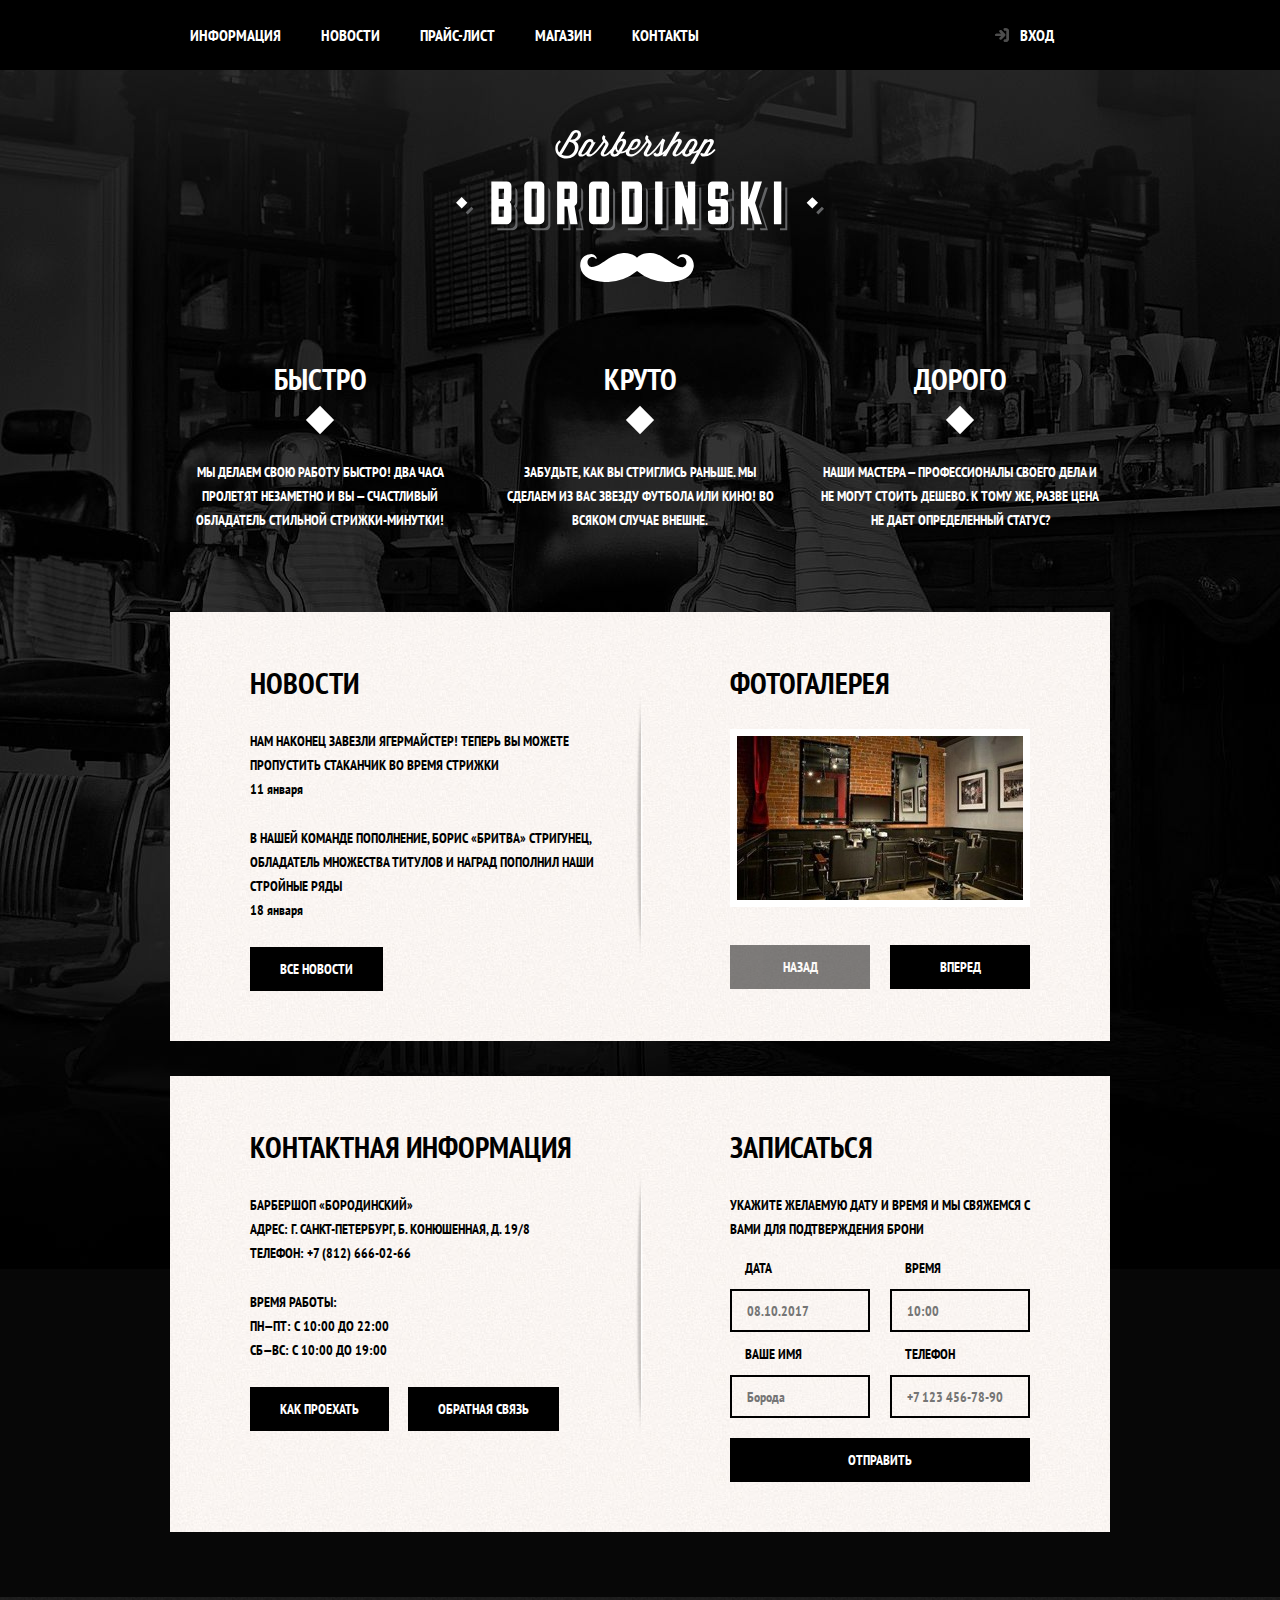
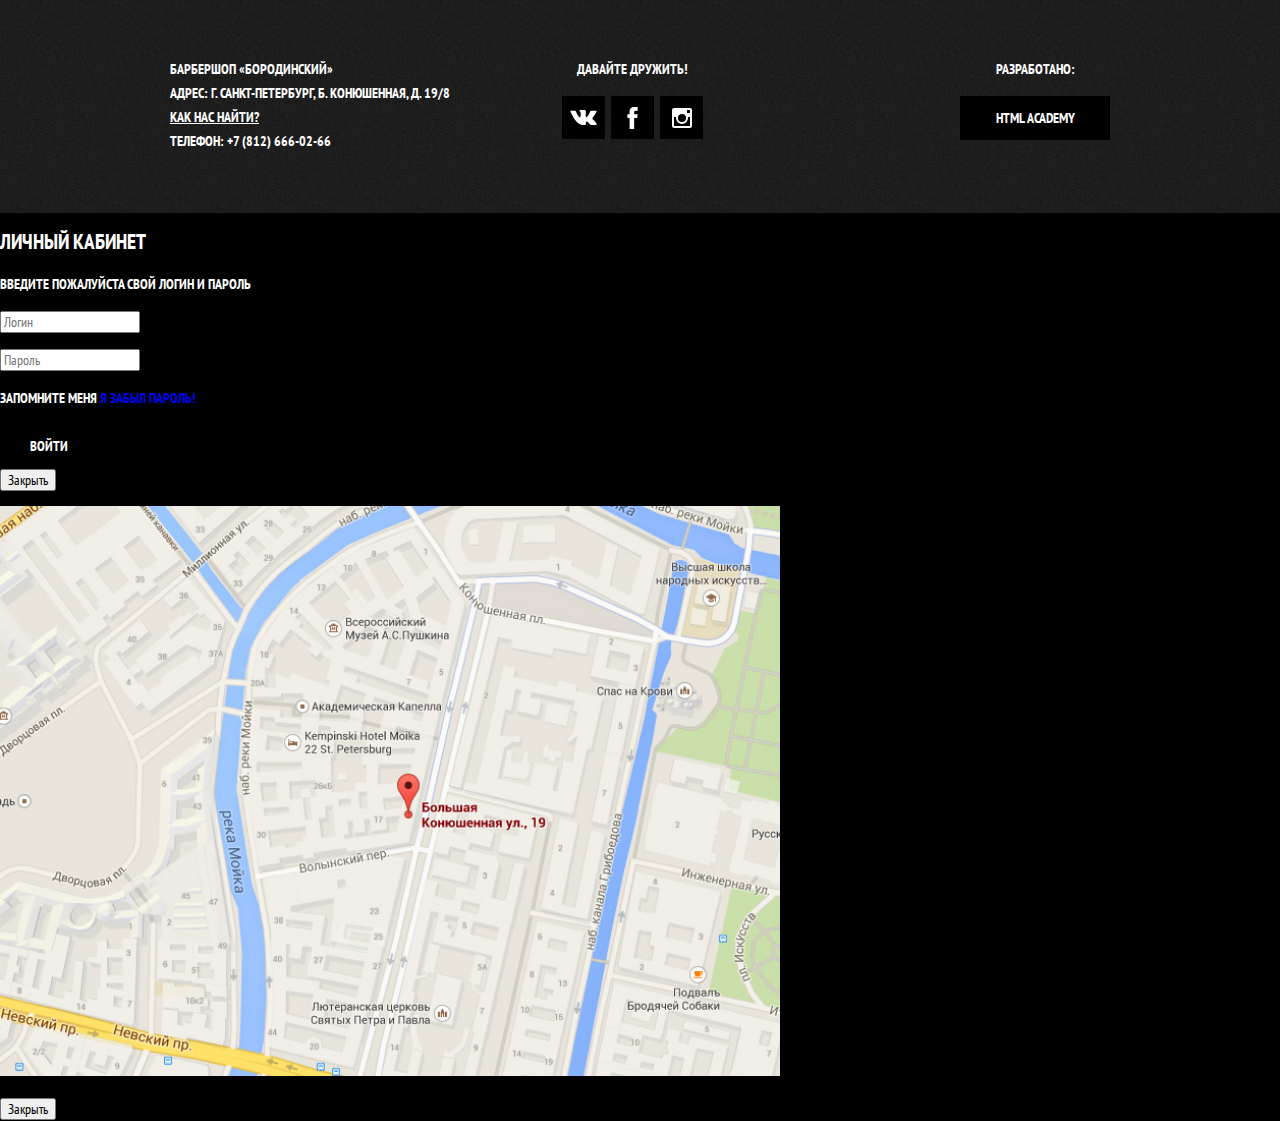
==== commit 75dc077a: "index.html: в разметку добавлены модальные окна авторизации и карты" ====
--- a/index.html
+++ b/index.html
@@ -3,9 +3,9 @@
   <head>
     <meta charset="UTF-8">
     <title>Барбершоп «Бородинский»</title>
-    <link href="https://fonts.googleapis.com/css?family=PT+Sans+Narrow:400,700&amp;subset=latin,cyrillic" rel="stylesheet">
-    <link href="css/normalize.css" rel="stylesheet">
-    <link href="css/style.css" rel="stylesheet">
+    <link rel="stylesheet" href="https://fonts.googleapis.com/css?family=PT+Sans+Narrow:400,700&amp;subset=latin,cyrillic">
+    <link rel="stylesheet" href="css/normalize.css">
+    <link rel="stylesheet" href="css/style.css">
   </head>
 
   <body>
@@ -32,7 +32,6 @@
     </header>
 
     <main class="container">
-
       <h1 class="visually-hidden">Барбершоп «Бородинский»</h1>
 
       <section class="features">
@@ -136,33 +135,18 @@
         <div class="footer-social">
           <b>Давайте дружить!</b>
           <ul>
-            <li>
-              <a class="social-button" href="#">
-                <span class="visually-hidden">Вконтакте</span>
-                <svg xmlns="http://www.w3.org/2000/svg" width="27" height="15" viewBox="0 0 26.14 14.91">
-                  <path d="M26 13.47l-.09-.17a13.55 13.55 0 0 0-2.6-3q-.87-.83-1.1-1.12A1 1 0 0 1 22 8a10.27 10.27 0 0 1 1.22-1.78l.88-1.16q2.35-3.13 2-4L26 .94a.8.8 0 0 0-.4-.22 2.14 2.14 0 0 0-.87 0h-3.92a.51.51 0 0 0-.27 0h-.3a.6.6 0 0 0-.15.14.93.93 0 0 0-.14.24 22.22 22.22 0 0 1-1.46 3.06q-.5.84-.93 1.46a7 7 0 0 1-.71.91 4.94 4.94 0 0 1-.52.47q-.23.18-.35.15l-.23-.05a.9.9 0 0 1-.31-.33 1.49 1.49 0 0 1-.16-.53v-.55-.65-.57-1.12-1-.75a3.14 3.14 0 0 0 0-.62 2.12 2.12 0 0 0-.14-.44.73.73 0 0 0-.28-.33 1.57 1.57 0 0 0-.46-.18A9 9 0 0 0 12.57 0a8.93 8.93 0 0 0-3.25.33 1.83 1.83 0 0 0-.52.41q-.25.3-.07.33a1.67 1.67 0 0 1 1.16.59l.08.16a2.6 2.6 0 0 1 .19.63 6.32 6.32 0 0 1 .12 1 10.59 10.59 0 0 1 0 1.7q-.07.71-.13 1.1a2.21 2.21 0 0 1-.18.64 2.69 2.69 0 0 1-.16.3l-.07.07a1 1 0 0 1-.37.07.86.86 0 0 1-.46-.19 3.27 3.27 0 0 1-.56-.52 7 7 0 0 1-.66-.93q-.37-.6-.76-1.42l-.22-.39q-.2-.38-.56-1.11t-.62-1.43A.9.9 0 0 0 5.2.9h-.07a.93.93 0 0 0-.22-.16A1.44 1.44 0 0 0 4.6.65L.87.68A1 1 0 0 0 .1.94L0 1a.44.44 0 0 0 0 .22 1.08 1.08 0 0 0 .08.37Q.9 3.53 1.86 5.31t1.66 2.87Q4.23 9.27 5 10.24t1 1.24l.37.41.34.33a8.06 8.06 0 0 0 1 .78 16.34 16.34 0 0 0 1.4.9 7.6 7.6 0 0 0 1.79.72 6.19 6.19 0 0 0 2 .22h1.57a1.08 1.08 0 0 0 .72-.3l.05-.07a.9.9 0 0 0 .1-.25 1.38 1.38 0 0 0 0-.37 4.48 4.48 0 0 1 .09-1.05 2.77 2.77 0 0 1 .23-.71 1.74 1.74 0 0 1 .29-.4 1.19 1.19 0 0 1 .23-.2h.11a.86.86 0 0 1 .77.21 4.52 4.52 0 0 1 .83.79q.39.47.93 1.05a6.41 6.41 0 0 0 1 .87l.27.16a3.31 3.31 0 0 0 .71.3 1.53 1.53 0 0 0 .76.07l3.48-.05a1.58 1.58 0 0 0 .8-.17.68.68 0 0 0 .34-.37 1.06 1.06 0 0 0 0-.46 1.71 1.71 0 0 0-.1-.36z" fill="#fff">
-                  </path>
-                </svg>
-              </a>
-            </li>
-            <li>
-              <a class="social-button" href="#">
-                <span class="visually-hidden">Фейсбук</span>
-                <svg xmlns="http://www.w3.org/2000/svg" width="19" height="22" viewBox="0 0 10.15 21.74">
-                  <path d="M3.34 1.12A4.77 4.77 0 0 1 6.53 0h3.61v3.81H7.81a1.07 1.07 0 0 0-1.09.83v2.55h3.42c-.08 1.23-.24 2.45-.41 3.67h-3v10.87H2.21V10.86H0V7.21h2.19V3.66a3.83 3.83 0 0 1 1.15-2.54z" fill="#fff">
-                  </path>
-                </svg>
-              </a>
-            </li>
-            <li>
-              <a class="social-button" href="#">
-                <span class="visually-hidden">Инстаграм</span>
-                <svg xmlns="http://www.w3.org/2000/svg" width="20" height="20" viewBox="0 0 20 20">
-                  <path d="M18 0H2a2 2 0 0 0-2 2v16a2 2 0 0 0 2 2h16a2 2 0 0 0 2-2V2a2 2 0 0 0-2-2zm-8 6a4 4 0 1 1-4 4 4 4 0 0 1 4-4zM2.5 18a.47.47 0 0 1-.5-.5V9h2.1a3.4 3.4 0 0 0-.1 1 6 6 0 1 0 12 0 3.4 3.4 0 0 0-.1-1H18v8.5a.47.47 0 0 1-.5.5zM18 4.5a.47.47 0 0 1-.5.5h-2a.47.47 0 0 1-.5-.5v-2a.47.47 0 0 1 .5-.5h2a.47.47 0 0 1 .5.5z" fill="#fff">
-                  </path>
-                </svg>
-              </a>
-            </li>
+            <li><a class="social-button" href="#">
+              <span class="visually-hidden">Вконтакте</span>
+              <svg xmlns="http://www.w3.org/2000/svg" width="27" height="15" viewBox="0 0 26.14 14.91"><path d="M26 13.47l-.09-.17a13.55 13.55 0 0 0-2.6-3q-.87-.83-1.1-1.12A1 1 0 0 1 22 8a10.27 10.27 0 0 1 1.22-1.78l.88-1.16q2.35-3.13 2-4L26 .94a.8.8 0 0 0-.4-.22 2.14 2.14 0 0 0-.87 0h-3.92a.51.51 0 0 0-.27 0h-.3a.6.6 0 0 0-.15.14.93.93 0 0 0-.14.24 22.22 22.22 0 0 1-1.46 3.06q-.5.84-.93 1.46a7 7 0 0 1-.71.91 4.94 4.94 0 0 1-.52.47q-.23.18-.35.15l-.23-.05a.9.9 0 0 1-.31-.33 1.49 1.49 0 0 1-.16-.53v-.55-.65-.57-1.12-1-.75a3.14 3.14 0 0 0 0-.62 2.12 2.12 0 0 0-.14-.44.73.73 0 0 0-.28-.33 1.57 1.57 0 0 0-.46-.18A9 9 0 0 0 12.57 0a8.93 8.93 0 0 0-3.25.33 1.83 1.83 0 0 0-.52.41q-.25.3-.07.33a1.67 1.67 0 0 1 1.16.59l.08.16a2.6 2.6 0 0 1 .19.63 6.32 6.32 0 0 1 .12 1 10.59 10.59 0 0 1 0 1.7q-.07.71-.13 1.1a2.21 2.21 0 0 1-.18.64 2.69 2.69 0 0 1-.16.3l-.07.07a1 1 0 0 1-.37.07.86.86 0 0 1-.46-.19 3.27 3.27 0 0 1-.56-.52 7 7 0 0 1-.66-.93q-.37-.6-.76-1.42l-.22-.39q-.2-.38-.56-1.11t-.62-1.43A.9.9 0 0 0 5.2.9h-.07a.93.93 0 0 0-.22-.16A1.44 1.44 0 0 0 4.6.65L.87.68A1 1 0 0 0 .1.94L0 1a.44.44 0 0 0 0 .22 1.08 1.08 0 0 0 .08.37Q.9 3.53 1.86 5.31t1.66 2.87Q4.23 9.27 5 10.24t1 1.24l.37.41.34.33a8.06 8.06 0 0 0 1 .78 16.34 16.34 0 0 0 1.4.9 7.6 7.6 0 0 0 1.79.72 6.19 6.19 0 0 0 2 .22h1.57a1.08 1.08 0 0 0 .72-.3l.05-.07a.9.9 0 0 0 .1-.25 1.38 1.38 0 0 0 0-.37 4.48 4.48 0 0 1 .09-1.05 2.77 2.77 0 0 1 .23-.71 1.74 1.74 0 0 1 .29-.4 1.19 1.19 0 0 1 .23-.2h.11a.86.86 0 0 1 .77.21 4.52 4.52 0 0 1 .83.79q.39.47.93 1.05a6.41 6.41 0 0 0 1 .87l.27.16a3.31 3.31 0 0 0 .71.3 1.53 1.53 0 0 0 .76.07l3.48-.05a1.58 1.58 0 0 0 .8-.17.68.68 0 0 0 .34-.37 1.06 1.06 0 0 0 0-.46 1.71 1.71 0 0 0-.1-.36z" fill="#fff"/></svg>
+            </a></li>
+            <li><a class="social-button" href="#">
+              <span class="visually-hidden">Фейсбук</span>
+              <svg xmlns="http://www.w3.org/2000/svg" width="19" height="22" viewBox="0 0 10.15 21.74"><path d="M3.34 1.12A4.77 4.77 0 0 1 6.53 0h3.61v3.81H7.81a1.07 1.07 0 0 0-1.09.83v2.55h3.42c-.08 1.23-.24 2.45-.41 3.67h-3v10.87H2.21V10.86H0V7.21h2.19V3.66a3.83 3.83 0 0 1 1.15-2.54z" fill="#fff"/></svg>
+            </a></li>
+            <li><a class="social-button" href="#">
+              <span class="visually-hidden">Инстаграм</span>
+              <svg xmlns="http://www.w3.org/2000/svg" width="20" height="20" viewBox="0 0 20 20"><path d="M18 0H2a2 2 0 0 0-2 2v16a2 2 0 0 0 2 2h16a2 2 0 0 0 2-2V2a2 2 0 0 0-2-2zm-8 6a4 4 0 1 1-4 4 4 4 0 0 1 4-4zM2.5 18a.47.47 0 0 1-.5-.5V9h2.1a3.4 3.4 0 0 0-.1 1 6 6 0 1 0 12 0 3.4 3.4 0 0 0-.1-1H18v8.5a.47.47 0 0 1-.5.5zM18 4.5a.47.47 0 0 1-.5.5h-2a.47.47 0 0 1-.5-.5v-2a.47.47 0 0 1 .5-.5h2a.47.47 0 0 1 .5.5z" fill="#fff"/></svg>
+            </a></li>
           </ul>
         </div>
 
@@ -171,5 +155,36 @@
         </p>
       </div>
     </footer>
+
+    <section class="modal modal-login">
+      <h2>Личный кабинет</h2>
+      <p class="modal-description">Введите пожалуйста свой логин и пароль</p>
+      <form class="login-form" action="https://echo.htmlacademy.ru" method="post">
+        <p>
+          <label class="visually-hidden" for="user-login">Логин</label>
+          <input class="login-icon-user" id="user-login" type="text" name="login" placeholder="Логин">
+        </p>
+        <p>
+          <label class="visually-hidden" for="user-password">Пароль</label>
+          <input class="login-icon-password" id="user-password" type="password" name="password" placeholder="Пароль">
+        </p>
+        <p class="login-help">
+          <label class="login-checkbox">
+            <input type="checkbox" name="remember" class="visually-hidden">
+            <span class="checkbox-indicator"></span>
+            Запомните меня
+          </label>
+          <a class="restore" href="#">Я забыл пароль!</a>
+        </p>
+        <button class="button" type="submit">Войти</button>
+      </form>
+      <button class="modal-close" type="button">Закрыть</button>
+    </section>
+
+    <section class="modal modal-map">
+      <h2 class="visually-hidden">Как до нас добраться</h2>
+      <p><img src="img/map.jpg" width="780" height="560" alt="Офис компании по адресу ул. Большая Конюшенная 19/8, Санкт-Петербург"></p>
+      <button class="modal-close" type="button">Закрыть</button>
+    </section>
   </body>
 </html>
--- a/css/style.css
+++ b/css/style.css
@@ -415,11 +415,39 @@
 }
 
 .breadcrumbs {
+  display: flex;
+  justify-content: flex-start;
+  flex-wrap: wrap;
+
   padding: 0;
   margin: 0;
   margin-bottom: 50px;
 
   list-style: none;
+}
+
+.breadcrumbs li {
+  position: relative;
+  margin-right: 42px;
+}
+
+.breadcrumbs li:last-child {
+  margin-right: 0;
+}
+
+.breadcrumbs li::after {
+  content: "";
+
+  position: absolute;
+  top: 7px;
+  right: -25px;
+
+  width: 8px;
+  height: 8px;
+
+  background-color: #000000;
+
+  transform: rotate(45deg);
 }
 
 .breadcrumbs a {
@@ -435,6 +463,10 @@
   color: #aba9a7;
 }
 
+.breadcrumbs-current::after {
+  display: none;
+}
+
 .catalog-columns {
   display: flex;
   justify-content: space-between;
@@ -445,22 +477,103 @@
 }
 
 .filter fieldset {
+  padding: 0;
+  margin: 0;
+  margin-bottom: 30px;
+
   border: none;
 }
 
+.filter fieldset:first-child {
+  margin-bottom: 35px;
+}
+
 .filter legend {
+  margin-bottom: 26px;
+
   font-size: 24px;
   line-height: 30px;
 }
 
 .filter ul {
+  padding: 0;
+  margin: 0;
+
   list-style: none;
   line-height: 18px;
+}
+
+.filter-option {
+  margin-bottom: 19px;
+  padding-left: 45px;
+}
+
+.filter-option label {
+  display: block;
+  position: relative;
+
+  cursor: pointer;
+  user-select: none;
 }
 
 .filter-input:hover + label,
 .filter-input:focus + label {
   color: #663d15;
+}
+
+.filter-input-checkbox + label::before {
+  content: "";
+  position: absolute;
+  left: -42px;
+  top: 0;
+
+  width: 16px;
+  height: 16px;
+
+  border: 2px solid #000000;
+}
+
+.filter-input-checkbox:checked + label::after {
+  content: "";
+
+  position: absolute;
+  top: 4px;
+  left: -38px;
+
+  width: 12px;
+  height: 12px;
+
+  background-image: url("../img/cross.svg");
+  background-repeat: no-repeat;
+  background-position: 0 0;
+}
+
+.filter-input-radio + label::before {
+  content: "";
+
+  position: absolute;
+  left: -42px;
+  top: -1px;
+
+  width: 16px;
+  height: 16px;
+
+  border: 2px solid #000000;
+  border-radius: 50%;
+}
+
+.filter-input-radio:checked + label::after {
+  content: "";
+
+  position: absolute;
+  top: 5px;
+  left: -36px;
+
+  width: 8px;
+  height: 8px;
+
+  background-color: #000000;
+  border-radius: 50%;
 }
 
 .filter-input:disabled + label {
@@ -501,19 +614,47 @@
 }
 
 .catalog-item a {
+  display: flex;
+  flex-direction: column;
+
   color: #000000;
 }
 
 .catalog-item h3 {
+  order: 1;
+
+  margin-top: 17px;
+  margin-bottom: 12px;
+  margin-left: 16px;
+  margin-right: 15px;
+
   font-size: 14px;
   line-height: 18px;
 }
 
 .catalog-category {
+  display: block;
+
   text-transform: none;
 }
 
+.catalog-item-image {
+  width: 220px;
+  height: 165px;
+  margin: 0;
+}
+
+.catalog-item-price {
+  display: flex;
+
+  margin: 15px;
+  margin-top: 0;
+}
+
 .catalog-item-price b {
+  width: 112px;
+  padding: 13px 25px 11px;
+
   font-size: 14px;
   line-height: 20px;
   text-align: center;
@@ -522,20 +663,37 @@
 }
 
 .catalog-item-price .button {
+  width: 50px;
+  padding: 13px 18px 11px;
+  margin-right: 0;
+
   line-height: 20px;
   color: #ffffff;
 }
 
 .pagination-list {
+  display: flex;
+  flex-wrap: wrap;
+
   padding: 0;
   margin: 0;
 
   list-style: none;
 }
 
+.pagination-item {
+  margin-right: 5px;
+}
+
+.pagination-item:last-child {
+  margin-right: 0;
+}
+
 .pagination-item a {
+  display: block;
+  padding: 10px 19px;
+
   color: #ffffff;
-
   background-color: #000000;
 }
 
@@ -547,7 +705,6 @@
 
 .pagination-item-current a {
   color: #000000;
-
   background-color: #ffffff;
 }
 
@@ -555,11 +712,14 @@
 .pagination-item-current a:focus,
 .pagination-item-current a:active {
   color: #000000;
-
   background-color: #ffffff;
 }
 
 .product-photo-preview {
+  display: flex;
+  padding: 0;
+  margin: 0;
+
   list-style: none;
 }
 
@@ -568,11 +728,36 @@
 }
 
 .product-photo-preview li {
+  width: 140px;
+  height: 149px;
+  margin-right: 20px;
+
   box-shadow: 0 0 10px 2px rgba(0, 0, 0, 0.1);
 }
 
+.product-photo-preview li:nth-child(3n) {
+  margin-right: 0;
+}
+
 .product-photo-full {
+  width: 460px;
+  height: 498px;
+  margin: 0;
+  margin-bottom: 20px;
+
   box-shadow: 0 0 10px 2px rgba(0, 0, 0, 0.1);
+}
+
+.product-description {
+  display: flex;
+  justify-content: space-between;
+
+  padding-right: 10px;
+  margin-bottom: 29px;
+}
+
+.product-description p {
+  width: 200px;
 }
 
 .product-article {
@@ -581,23 +766,77 @@
 }
 
 .product-price b {
+  width: 112px;
+  padding-top: 13px;
+  padding-left: 36px;
+  padding-right: 36px;
+  padding-bottom: 11px;
+
   line-height: 20px;
   text-align: center;
 
   background-color: #e5e5e5;
+
+  box-sizing: border-box;
+}
+
+.product-price .button {
+  padding-left: 17px;
+  padding-right: 17px;
 }
 
 .product-info {
   width: 390px;
+  padding-top: 23px;
+}
+
+.product-info p {
+  margin: 0;
 }
 
 .product-info h3 {
+  margin: 0;
+  margin-bottom: 27px;
+
   font-size: 24px;
   line-height: 30px;
 }
 
+.product-info .product-text {
+  margin-bottom: 35px;
+}
+
+.product-info .product-price {
+  display: flex;
+  margin-bottom: 63px;
+}
+
 .product-info ul {
+  margin: 0;
+  padding: 0;
+
   list-style: none;
+}
+
+.product-info li {
+  position: relative;
+
+  padding-left: 23px;
+}
+
+.product-info li::before {
+  content: "";
+
+  position: absolute;
+  top: 7px;
+  left: 2px;
+
+  width: 8px;
+  height: 8px;
+
+  background-color: #000000;
+
+  transform: rotate(45deg);
 }
 
 .main-footer {
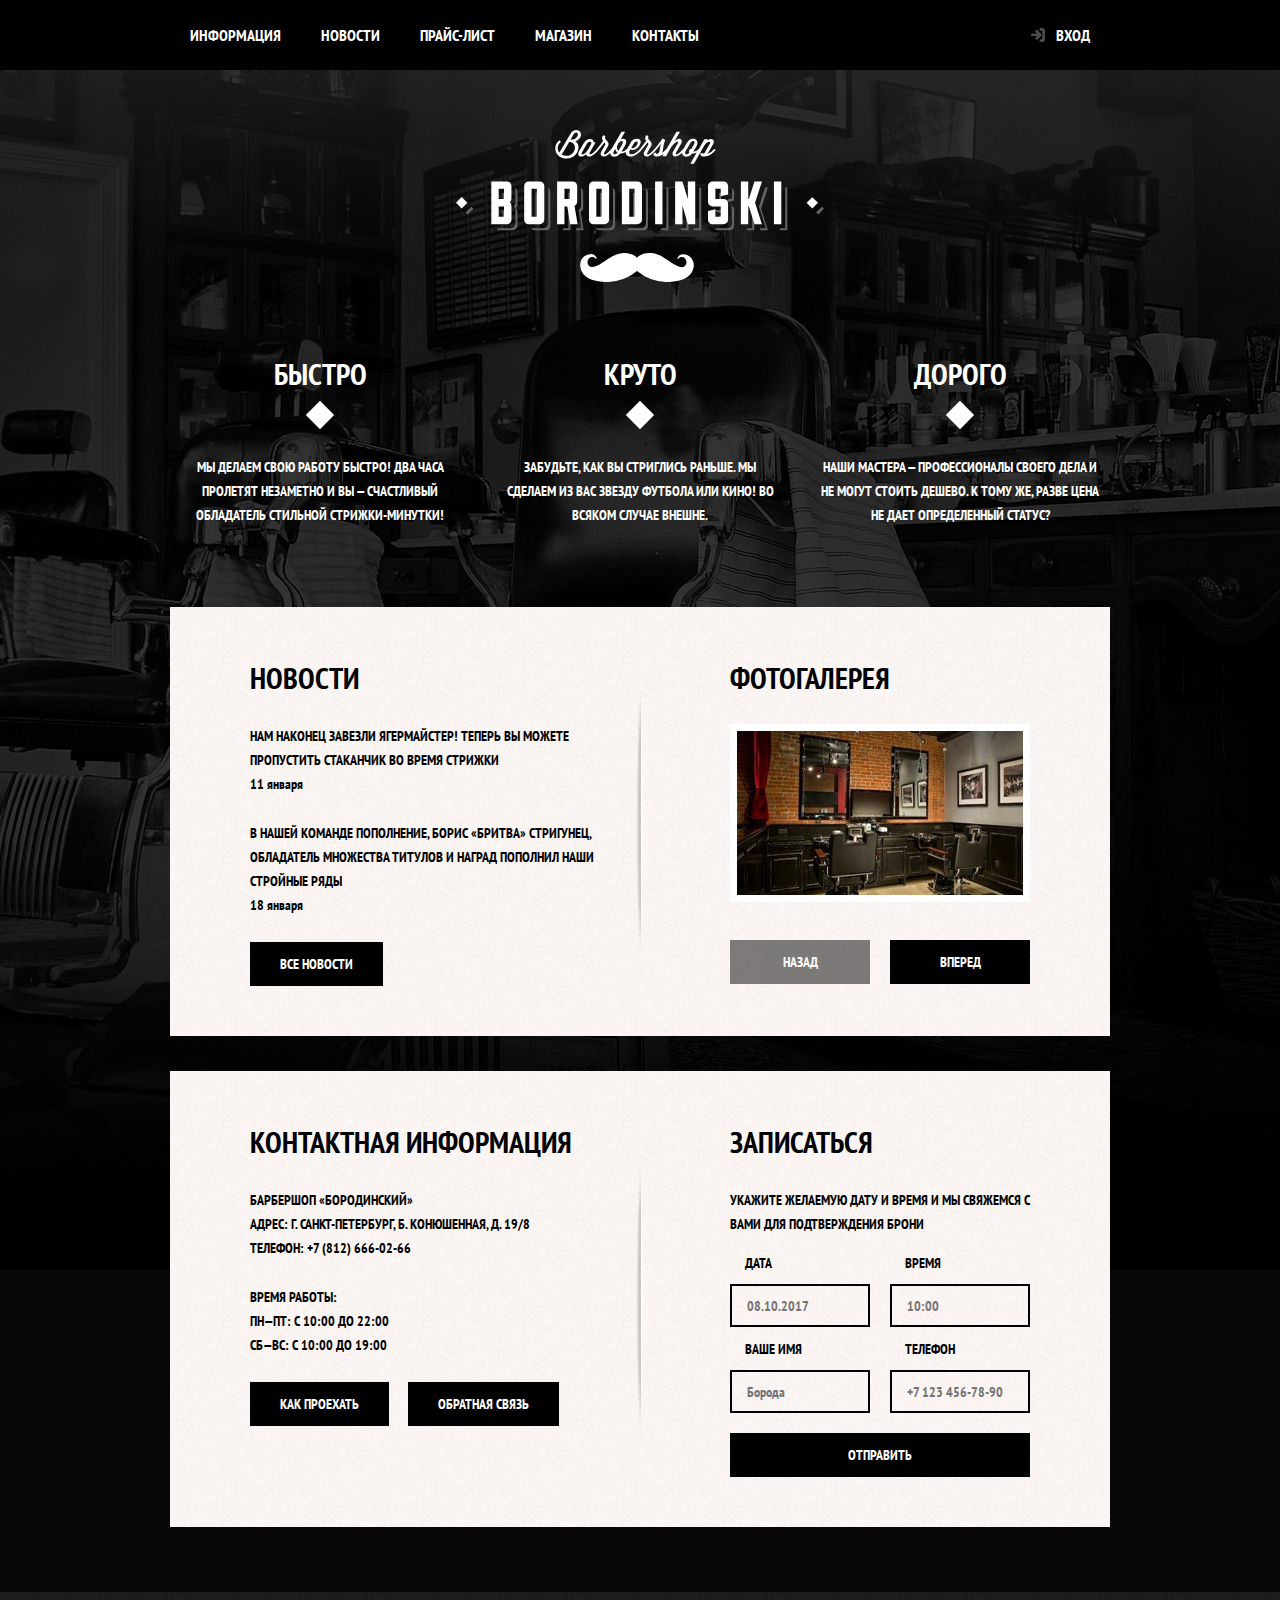
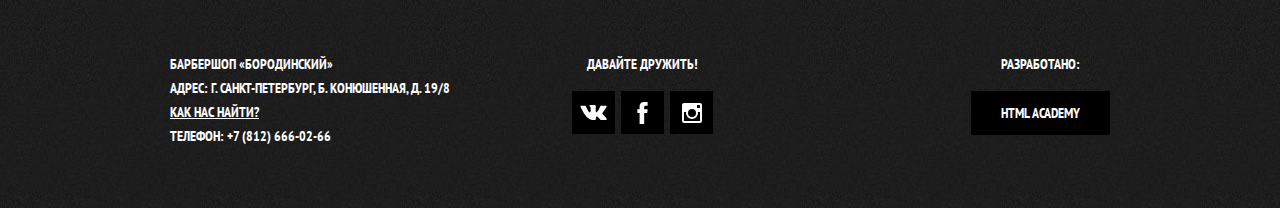
==== commit dd245e1f: "index.html: оживление формы авторизации и карты" ====
--- a/index.html
+++ b/index.html
@@ -93,7 +93,7 @@
             пн—пт: с 10:00 до 22:00<br>
             сб—вс: с 10:00 до 19:00
           </p>
-          <a class="button" href="map.html">Как проехать</a>
+          <a class="button contacts-button-map" href="map.html">Как проехать</a>
           <a class="button" href="contacts.html">Обратная связь</a>
         </section>
 
@@ -183,8 +183,103 @@
 
     <section class="modal modal-map">
       <h2 class="visually-hidden">Как до нас добраться</h2>
+      <iframe src="https://www.google.com/maps/embed?pb=!1m18!1m12!1m3!1d1998.6037999040354!2d30.322010416394033!3d59.938716271971415!2m3!1f0!2f0!3f0!3m2!1i1024!2i768!4f13.1!3m3!1m2!1s0x4696310fca5ba729%3A0xea9c53d4493c879f!2sBolshaya+Konyushennaya+ul.%2C+19%2C+Sankt-Peterburg%2C+Russia%2C+191186!5e0!3m2!1sen!2s!4v1441888483426" width="766" height="560" allowfullscreen></iframe>
       <p><img src="img/map.jpg" width="780" height="560" alt="Офис компании по адресу ул. Большая Конюшенная 19/8, Санкт-Петербург"></p>
       <button class="modal-close" type="button">Закрыть</button>
     </section>
+
+    <script>
+    var link = document.querySelector(".login-link");
+
+    var popup = document.querySelector(".modal-login");
+    var close = popup.querySelector(".modal-close");
+
+    var form = popup.querySelector("form");
+    var login = popup.querySelector("[name=login]");
+    var password = popup.querySelector("[name=password]");
+
+    var isStorageSupport = true;
+    var storage = "";
+    try {
+      storage = localStorage.getItem("login");
+    } catch (err) {
+      isStorageSupport = false;
+    }
+
+    link.addEventListener("click", function (evt) {
+      evt.preventDefault();
+      popup.classList.add("modal-show");
+
+      if (storage) {
+        login.value = storage;
+        password.focus();
+      } else {
+        login.focus();
+      }
+    });
+
+    close.addEventListener("click", function (evt) {
+      evt.preventDefault();
+      popup.classList.remove("modal-show");
+      popup.classList.remove("modal-error");
+    });
+
+    form.addEventListener("submit", function (evt) {
+      if (!login.value || !password.value) {
+        evt.preventDefault();
+        popup.classList.remove("modal-error");
+        popup.offsetWidth = popup.offsetWidth;
+        popup.classList.add("modal-error");
+      } else {
+        if (isStorageSupport) {
+          localStorage.setItem("login", login.value);
+        }
+      }
+    });
+
+    window.addEventListener("keydown", function (evt) {
+      if (evt.keyCode === 27) {
+        evt.preventDefault();
+        if (popup.classList.contains("modal-show")) {
+         popup.classList.remove("modal-show");
+         popup.classList.remove("modal-error");
+        }
+      }
+    });
+
+
+    var mapLink = document.querySelector(".contacts-button-map");
+
+    var mapPopup = document.querySelector(".modal-map");
+    var mapClose = mapPopup.querySelector(".modal-close");
+
+    mapLink.addEventListener("click", function (evt) {
+      evt.preventDefault();
+      mapPopup.classList.add("modal-show");
+    });
+
+    mapClose.addEventListener("click", function (evt) {
+      evt.preventDefault();
+      mapPopup.classList.remove("modal-show");
+    });
+
+    window.addEventListener("keydown", function (evt) {
+      if (evt.keyCode === 27) {
+        if (mapPopup.classList.contains("modal-show")) {
+          evt.preventDefault();
+          mapPopup.classList.remove("modal-show");
+        }
+      }
+    });
+</script>
+
+
+
+
+
+
+
+    </script>
+
   </body>
 </html>
--- a/css/style.css
+++ b/css/style.css
@@ -1,4 +1,5 @@
 body {
+  min-width: 960px;
   margin: 0;
   padding: 0;
 
@@ -24,16 +25,6 @@
   background-repeat: repeat;
 }
 
-.main-header {
-  margin-bottom: 75px;
-}
-
-.inner-page .main-header {
-  margin-bottom: 50px;
-
-  background-color: #000000;
-}
-
 a {
   text-decoration: none;
 }
@@ -67,7 +58,6 @@
   padding: 10px 30px;
 
   font: inherit;
-
   text-align: center;
   color: #ffffff;
   vertical-align: middle;
@@ -90,6 +80,22 @@
   background-color: #000000;
 }
 
+.container {
+  width: 940px;
+  margin: 0 auto;
+  padding: 0 10px;
+}
+
+.main-header {
+  margin-bottom: 70px;
+}
+
+.inner-page .main-header {
+  margin-bottom: 70px;
+
+  background-color: #000000;
+}
+
 .main-navigation {
   display: flex;
   flex-direction: column;
@@ -103,13 +109,17 @@
 }
 
 .inner-page .main-navigation {
-  display: flex;
   align-items: flex-start;
   flex-direction: row;
 }
 
+.main-navigation .container {
+  display: flex;
+}
+
 .main-header-logo {
   order: 2;
+
   width: 368px;
   height: 153px;
 }
@@ -134,23 +144,24 @@
   justify-content: space-between;
 }
 
-
-.site-navigation,
-.user-navigation {
-  list-style: none;
-  margin: 0;
-  padding: 0;
-}
-
 .site-navigation {
   display: flex;
   flex-wrap: wrap;
   width: 620px;
+  margin: 0;
+  padding: 0;
+
+  list-style: none;
 }
 
 .user-navigation {
   display: flex;
-  width: 140px;
+  justify-content: flex-end;
+  max-width: 140px;
+  margin: 0;
+  padding: 0;
+
+  list-style: none;
 }
 
 .inner-page .user-navigation {
@@ -173,8 +184,30 @@
   background-color: #242424;
 }
 
+.site-navigation-current {
+  position: relative;
+}
+
+.site-navigation-current a:not([href]) {
+  background-color: #000000;
+}
+
+.site-navigation-current::after {
+  content: "";
+
+  position: absolute;
+  right: 20px;
+  bottom: 0;
+  left: 20px;
+
+  height: 5px;
+
+  background-color: #ffffff;
+}
+
 .user-navigation .login-link {
   position: relative;
+
   padding-left: 50px;
 }
 
@@ -201,12 +234,6 @@
   opacity: 1;
 }
 
-.container {
-  width: 940px;
-  margin: 0 auto;
-  padding: 0 10px;
-}
-
 .features {
   margin-bottom: 80px;
 }
@@ -222,6 +249,7 @@
 
 .feature-item {
   width: 300px;
+
   text-align: center;
 }
 
@@ -254,7 +282,6 @@
 .feature-item p {
   margin: 0 10px;
 }
-
 
 .index-columns {
   display: flex;
@@ -288,6 +315,7 @@
   margin: 0;
   margin-bottom: 25px;
   padding: 0;
+
   list-style: none;
 }
 
@@ -309,6 +337,7 @@
 
 .gallery-container {
   position: relative;
+
   height: 260px;
 }
 
@@ -326,10 +355,10 @@
 }
 
 .gallery-button {
+  position: absolute;
+  bottom: 0;
+
   box-sizing: border-box;
-  position: absolute;
-  bottom: 0;
-
   width: 140px;
   margin: 0;
 }
@@ -374,13 +403,11 @@
 
 .appointment-item label {
   display: block;
-
   margin-bottom: 9px;
   margin-left: 15px;
 }
 
 .appointment-item input {
-  box-sizing: border-box;
   width: 140px;
   padding-top: 8px;
   padding-left: 15px;
@@ -388,9 +415,10 @@
   padding-bottom: 7px;
 
   font: inherit;
-
   background-color: transparent;
   border: 2px solid #000000;
+
+  box-sizing: border-box;
 }
 
 .appointment-item input:focus {
@@ -400,11 +428,14 @@
 .appointment .button {
   display: block;
   width: 100%;
-
   margin-top: 10px;
   margin-right: 0;
 }
 
+.inner-page-container {
+  margin-bottom: 55px;
+}
+
 .page-title {
   margin: 0;
   margin-bottom: 15px;
@@ -414,20 +445,23 @@
   line-height: 42px;
 }
 
+.inner-page-title {
+  margin-bottom: 55px;
+}
+
 .breadcrumbs {
   display: flex;
   justify-content: flex-start;
   flex-wrap: wrap;
-
-  padding: 0;
-  margin: 0;
-  margin-bottom: 50px;
+  padding: 0;
+  margin: 0;
 
   list-style: none;
 }
 
 .breadcrumbs li {
   position: relative;
+
   margin-right: 42px;
 }
 
@@ -509,11 +543,72 @@
 }
 
 .filter-option label {
+  position: relative;
+
   display: block;
-  position: relative;
 
   cursor: pointer;
   user-select: none;
+}
+
+.filter-input-checkbox:hover + label,
+.filter-input-checkbox:focus + label {
+  color: #663d15;
+}
+
+.filter-input-checkbox + label::before {
+  content: "";
+  position: absolute;
+  left: -42px;
+  top: 0;
+
+  width: 16px;
+  height: 16px;
+
+  border: 2px solid #000000;
+}
+
+.filter-input-checkbox:checked + label::after {
+  content: "";
+
+  position: absolute;
+  top: 4px;
+  left: -38px;
+
+  width: 12px;
+  height: 12px;
+
+  background-image: url("../img/cross.svg");
+  background-repeat: no-repeat;
+  background-position: 0 0;
+}
+
+.filter-input-radio + label::before {
+  content: "";
+
+  position: absolute;
+  left: -42px;
+  top: -1px;
+
+  width: 16px;
+  height: 16px;
+
+  border: 2px solid #000000;
+  border-radius: 50%;
+}
+
+.filter-input-radio:checked + label::after {
+  content: "";
+
+  position: absolute;
+  top: 5px;
+  left: -36px;
+
+  width: 8px;
+  height: 8px;
+
+  background-color: #000000;
+  border-radius: 50%;
 }
 
 .filter-input:hover + label,
@@ -521,65 +616,26 @@
   color: #663d15;
 }
 
-.filter-input-checkbox + label::before {
-  content: "";
-  position: absolute;
-  left: -42px;
-  top: 0;
-
-  width: 16px;
-  height: 16px;
-
-  border: 2px solid #000000;
-}
-
-.filter-input-checkbox:checked + label::after {
-  content: "";
-
-  position: absolute;
-  top: 4px;
-  left: -38px;
-
-  width: 12px;
-  height: 12px;
-
-  background-image: url("../img/cross.svg");
-  background-repeat: no-repeat;
-  background-position: 0 0;
-}
-
-.filter-input-radio + label::before {
-  content: "";
-
-  position: absolute;
-  left: -42px;
-  top: -1px;
-
-  width: 16px;
-  height: 16px;
-
-  border: 2px solid #000000;
-  border-radius: 50%;
-}
-
-.filter-input-radio:checked + label::after {
-  content: "";
-
-  position: absolute;
-  top: 5px;
-  left: -36px;
-
-  width: 8px;
-  height: 8px;
-
-  background-color: #000000;
-  border-radius: 50%;
-}
-
-.filter-input:disabled + label {
+.filter-input:focus + label::before,
+.filter-input:focus + label::before {
+  border-color: #663d15;
+  outline: thin dotted;
+  outline: 5px auto -webkit-focus-ring-color;
+}
+
+.filter-input:disabled + label,
+.filter-input:checked:disabled + label,
+.filter-input:disabled:hover + label,
+.filter-input:disabled:focus + label {
   color: #000000;
 
   opacity: 0.5;
+  pointer-events: none;
+}
+
+.filter-button {
+  padding-left: 30px;
+  padding-right: 30px;
 }
 
 .catalog {
@@ -598,6 +654,7 @@
 
 .catalog-item {
   width: 220px;
+  min-height: 285px;
   margin-bottom: 20px;
   margin-right: 20px;
 
@@ -622,7 +679,6 @@
 
 .catalog-item h3 {
   order: 1;
-
   margin-top: 17px;
   margin-bottom: 12px;
   margin-left: 16px;
@@ -646,7 +702,6 @@
 
 .catalog-item-price {
   display: flex;
-
   margin: 15px;
   margin-top: 0;
 }
@@ -660,6 +715,8 @@
   text-align: center;
 
   background-color: #e5e5e5;
+
+  box-sizing: border-box;
 }
 
 .catalog-item-price .button {
@@ -674,7 +731,6 @@
 .pagination-list {
   display: flex;
   flex-wrap: wrap;
-
   padding: 0;
   margin: 0;
 
@@ -694,6 +750,7 @@
   padding: 10px 19px;
 
   color: #ffffff;
+
   background-color: #000000;
 }
 
@@ -705,6 +762,7 @@
 
 .pagination-item-current a {
   color: #000000;
+
   background-color: #ffffff;
 }
 
@@ -712,19 +770,20 @@
 .pagination-item-current a:focus,
 .pagination-item-current a:active {
   color: #000000;
+
   background-color: #ffffff;
-}
-
-.product-photo-preview {
-  display: flex;
-  padding: 0;
-  margin: 0;
-
-  list-style: none;
 }
 
 .product-photos {
   width: 460px;
+}
+
+.product-photo-preview {
+  display: flex;
+  padding: 0;
+  margin: 0;
+
+  list-style: none;
 }
 
 .product-photo-preview li {
@@ -735,6 +794,10 @@
   box-shadow: 0 0 10px 2px rgba(0, 0, 0, 0.1);
 }
 
+.product-photo-preview li:hover {
+  box-shadow: 0 0 10px 2px rgba(0, 0, 0, 0.2);
+}
+
 .product-photo-preview li:nth-child(3n) {
   margin-right: 0;
 }
@@ -748,21 +811,50 @@
   box-shadow: 0 0 10px 2px rgba(0, 0, 0, 0.1);
 }
 
-.product-description {
-  display: flex;
-  justify-content: space-between;
-
-  padding-right: 10px;
-  margin-bottom: 29px;
-}
-
-.product-description p {
-  width: 200px;
-}
-
 .product-article {
   text-align: right;
   color: #aeaeae;
+}
+
+.product-price b {
+  line-height: 20px;
+  text-align: center;
+
+  background-color: #e5e5e5;
+}
+
+.product-info {
+  width: 390px;
+  padding-top: 23px;
+}
+
+.product-info p {
+  margin: 0;
+}
+
+.product-description {
+  display: flex;
+  justify-content: space-between;
+  padding-right: 10px;
+  margin-bottom: 29px;
+}
+
+.product-description p {
+  width: 200px;
+}
+
+.product-article {
+  text-align: right;
+  color: #aeaeae;
+}
+
+.product-info .product-text {
+  margin-bottom: 35px;
+}
+
+.product-info .product-price {
+  display: flex;
+  margin-bottom: 63px;
 }
 
 .product-price b {
@@ -785,15 +877,6 @@
   padding-right: 17px;
 }
 
-.product-info {
-  width: 390px;
-  padding-top: 23px;
-}
-
-.product-info p {
-  margin: 0;
-}
-
 .product-info h3 {
   margin: 0;
   margin-bottom: 27px;
@@ -802,15 +885,6 @@
   line-height: 30px;
 }
 
-.product-info .product-text {
-  margin-bottom: 35px;
-}
-
-.product-info .product-price {
-  display: flex;
-  margin-bottom: 63px;
-}
-
 .product-info ul {
   margin: 0;
   padding: 0;
@@ -839,9 +913,154 @@
   transform: rotate(45deg);
 }
 
+.inner-content {
+  margin-bottom: 75px;
+}
+
+.inner-content h2 {
+  margin-top: 60px;
+  margin-bottom: 30px;
+
+  font-size: 24px;
+  line-height: 30px;
+}
+
+.inner-content h3 {
+  margin-top: 60px;
+  margin-bottom: 30px;
+
+  font-size: 20px;
+  line-height: 24px;
+}
+
+.inner-content h2 + h3 {
+  margin-top: 30px;
+}
+
+.inner-content p {
+  margin: 14px 0;
+}
+
+.inner-content table {
+  border-collapse: collapse;
+}
+
+.inner-content td {
+  padding: 10px 15px;
+
+  border: 2px solid #000000;
+}
+
+.inner-content .big-heading {
+  display: flex;
+  align-items: center;
+
+  margin-top: 55px;
+  margin-bottom: 65px;
+
+  font-size: 48px;
+  line-height: 48px;
+  text-align: center;
+}
+
+.big-heading::before,
+.big-heading::after {
+  content: "";
+
+  flex-grow: 1;
+  flex-shrink: 0;
+
+  width: 50px;
+  height: 2px;
+
+  background: #000000;
+}
+
+.big-heading::before {
+  margin-right: 25px;
+}
+
+.big-heading::after {
+  margin-left: 25px;
+}
+
+.custom-list-1 {
+  margin: 14px 0;
+  padding: 0;
+
+  list-style: none;
+}
+
+.custom-list-1 li {
+  position: relative;
+
+  margin-bottom: 15px;
+  padding-left: 20px;
+}
+
+.custom-list-1 li::before {
+  content: "";
+
+  position: absolute;
+  top: 8px;
+  left: 0;
+
+  width: 8px;
+  height: 8px;
+
+  background-color: #000000;
+  transform: rotate(45deg);
+}
+
+.custom-table-1 {
+  width: 100%;
+}
+
+.custom-table-1 td {
+  width: 50%;
+}
+
+.custom-table-1 td:last-child {
+  text-align: center;
+}
+
+.inner-columns {
+  display: flex;
+  justify-content: space-between;
+  flex-wrap: wrap;
+
+  margin: 60px 0;
+}
+
+.inner-column-left,
+.inner-column-right {
+  width: 460px;
+}
+
+.inner-column-left *:first-child,
+.inner-column-right *:first-child {
+  margin-top: 0;
+}
+
+.inner-column-left *:last-child,
+.inner-column-right *:last-child {
+  margin-bottom: 0;
+}
+
+.inner-columns > h2:first-child {
+  width: 460px;
+  margin-top: 0;
+  margin-right: 460px;
+  margin-right: calc(100% - 460px);
+}
+
+.short-text {
+  padding-right: 80px;
+}
+
 .main-footer {
+  padding: 60px 0;
   margin-top: 65px;
-  padding: 60px 0;
 
   color: #ffffff;
 
@@ -853,6 +1072,13 @@
 
 .inner-page .main-footer {
   margin-top: 45px;
+
+  background-image:
+    linear-gradient(to bottom, black, transparent),
+    url("../img/pattern-dark.jpg");
+  background-size: 10px 40px, auto;
+  background-position: 0 0;
+  background-repeat: repeat-x, repeat;
 }
 
 .main-footer .container {
@@ -862,7 +1088,7 @@
 .footer-contacts {
   width: 320px;
   margin: 0;
-  margin-right: 70px;
+  margin-right: 80px;
 }
 
 .footer-contacts a {
@@ -886,7 +1112,6 @@
   flex-wrap: wrap;
   justify-content: space-between;
   width: 141px;
-
   margin: 0 auto;
   padding: 0;
 
@@ -919,9 +1144,10 @@
 }
 
 .footer-copyright {
-  width: 150px;
+  max-width: 150px;
   margin: 0;
   margin-left: auto;
+
   text-align: center;
 }
 
@@ -941,3 +1167,268 @@
 
   background-color: #ffffff;
 }
+
+@keyframes bounce {
+  0% {
+    transform: translateY(-2000px);
+  }
+
+  70% {
+    transform: translateY(30px);
+  }
+
+  90% {
+    transform: translateY(-10px);
+  }
+
+  100% {
+    transform: translateY(0);
+  }
+}
+
+@keyframes shake {
+  0%,
+  100% {
+    transform: translateX(0);
+  }
+
+  10%,
+  30%,
+  50%,
+  70%,
+  90% {
+    transform: translateX(-10px);
+  }
+
+  20%,
+  40%,
+  60%,
+  80% {
+    transform: translateX(10px);
+  }
+}
+
+
+/* Всплывающая форма */
+.modal {
+  position: fixed;
+
+  color: #000000;
+
+  background-color: #f8f3f0;
+  background-image: url("../img/pattern-light.jpg");
+  background-position: 0 0;
+  background-repeat: repeat;
+  box-shadow: 0 30px 50px rgba(0, 0, 0, 0.7);
+}
+
+.modal-show {
+  display: block;
+  animation: bounce 0.6s;
+}
+
+.modal-error {
+  animation: shake 0.6s;
+}
+
+.modal-login {
+  top: 120px;
+  left: 50%;
+
+  display: none;
+
+  width: 300px;
+  margin-left: -230px;
+  padding: 50px 80px;
+}
+
+.modal-close {
+  position: absolute;
+  top: 0;
+  right: -34px;
+
+  width: 22px;
+  height: 22px;
+
+  font-size: 0;
+
+  background-color: transparent;
+  border: 0;
+
+  cursor: pointer;
+}
+
+.modal-close::before,
+.modal-close::after {
+  content: "";
+
+  position: absolute;
+  top: 10px;
+  left: 2px;
+
+  width: 19px;
+  height: 3px;
+
+  background-color: #d0d0d0;
+}
+
+.modal-close::before {
+  transform: rotate(45deg);
+}
+
+.modal-close::after {
+  transform: rotate(-45deg);
+}
+
+.modal-login h2 {
+  margin: 0;
+  margin-bottom: 20px;
+
+  font-size: 30px;
+  line-height: 42px;
+}
+
+.modal-description {
+  margin: 0;
+  margin-bottom: 10px;
+}
+
+.login-form p {
+  margin: 0;
+  margin-bottom: 10px;
+}
+
+.login-form input[type="text"],
+.login-form input[type="password"] {
+  box-sizing: border-box;
+  width: 300px;
+  padding: 10px 15px;
+  padding-right: 40px;
+
+  font: inherit;
+  color: #000000;
+  text-transform: uppercase;
+
+  background-color: #f9f6f3;
+  border: 2px solid #000000;
+}
+
+.login-form input:focus {
+  border-color: #663d15;
+}
+
+.login-form .login-help {
+  display: flex;
+  flex-wrap: wrap;
+  justify-content: space-between;
+  margin: 15px 0;
+}
+
+.login-icon-user {
+  background-image: url("../img/user.svg");
+  background-position: 270px center;
+  background-repeat: no-repeat;
+}
+
+.login-icon-password {
+  background-image: url("../img/lock.svg");
+  background-position: 270px center;
+  background-repeat: no-repeat;
+}
+
+.login-checkbox {
+  position: relative;
+
+  padding-left: 30px;
+
+  cursor: pointer;
+}
+
+.login-checkbox:hover,
+.login-checkbox:focus {
+  color: #663d15;
+}
+
+.login-checkbox input[type="checkbox"] + .checkbox-indicator {
+  position: absolute;
+  top: 0;
+  left: 0;
+
+  width: 17px;
+  height: 17px;
+
+  border: 2px solid #000000;
+}
+
+.login-checkbox input[type="checkbox"]:focus + .checkbox-indicator {
+  border-color: #663d15;
+  outline: thin dotted;
+  outline: 5px auto -webkit-focus-ring-color;
+}
+
+.login-checkbox input[type="checkbox"]:checked + .checkbox-indicator::before,
+.login-checkbox input[type="checkbox"]:checked + .checkbox-indicator::after {
+  content: "";
+
+  position: absolute;
+  top: 8px;
+  left: 1px;
+
+  width: 15px;
+  height: 2px;
+
+  background-color: #000000;
+}
+
+.login-checkbox input[type="checkbox"]:checked + .checkbox-indicator::before {
+  transform: rotate(45deg);
+}
+
+.login-checkbox input[type="checkbox"]:checked + .checkbox-indicator::after {
+  transform: rotate(-45deg);
+}
+
+.restore {
+  color: #000000;
+  text-decoration: underline;
+}
+
+.restore:hover,
+.restore:focus {
+  text-decoration: none;
+}
+
+.login-form .button {
+  width: 100%;
+  margin-right: 0;
+}
+
+.modal-map {
+  top: 50%;
+  left: 50%;
+
+  display: none;
+
+  width: 766px;
+  height: 561px;
+  margin-top: -280px;
+  margin-left: -390px;
+
+  border: 7px solid white;
+}
+
+.modal-map p {
+  position: absolute;
+  top: 0;
+  left: 0;
+  z-index: 1;
+
+  margin: 0;
+}
+
+.modal-map iframe {
+  position: relative;
+  z-index: 2;
+
+  border: none;
+}
